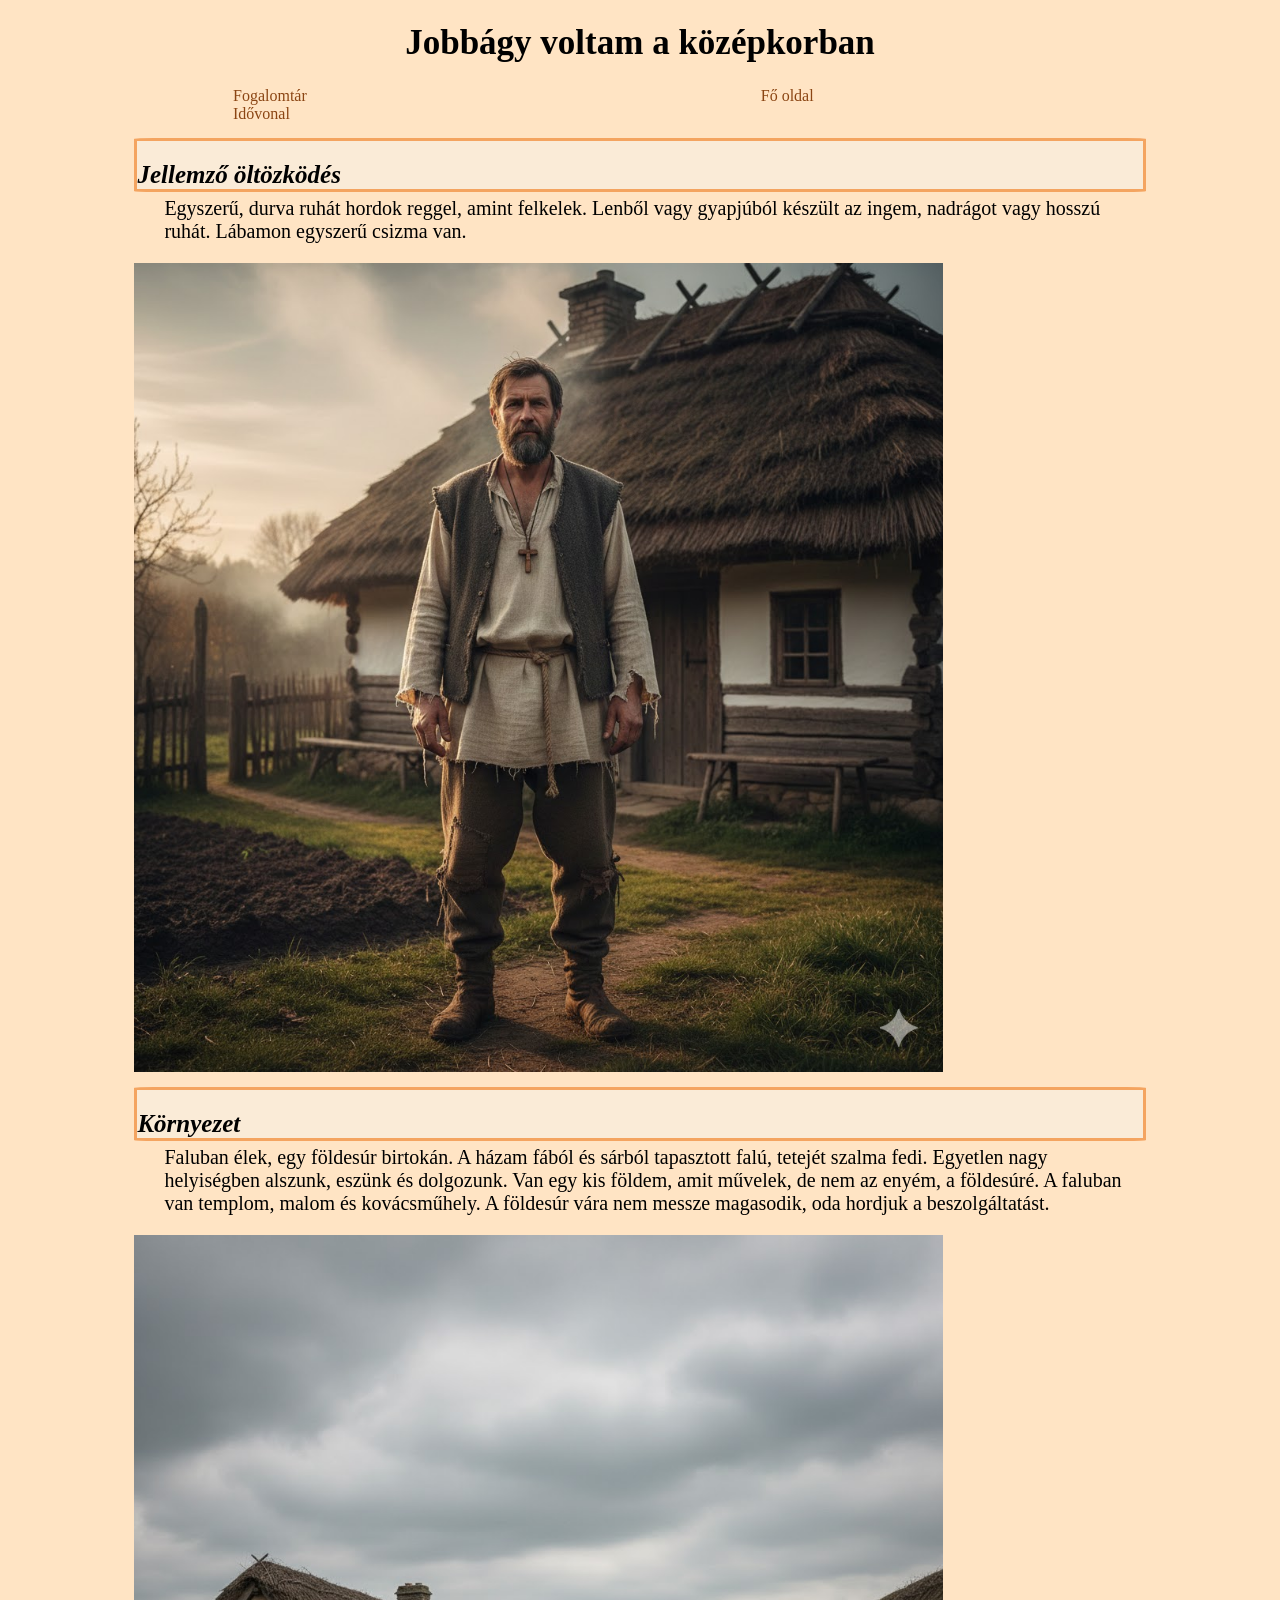
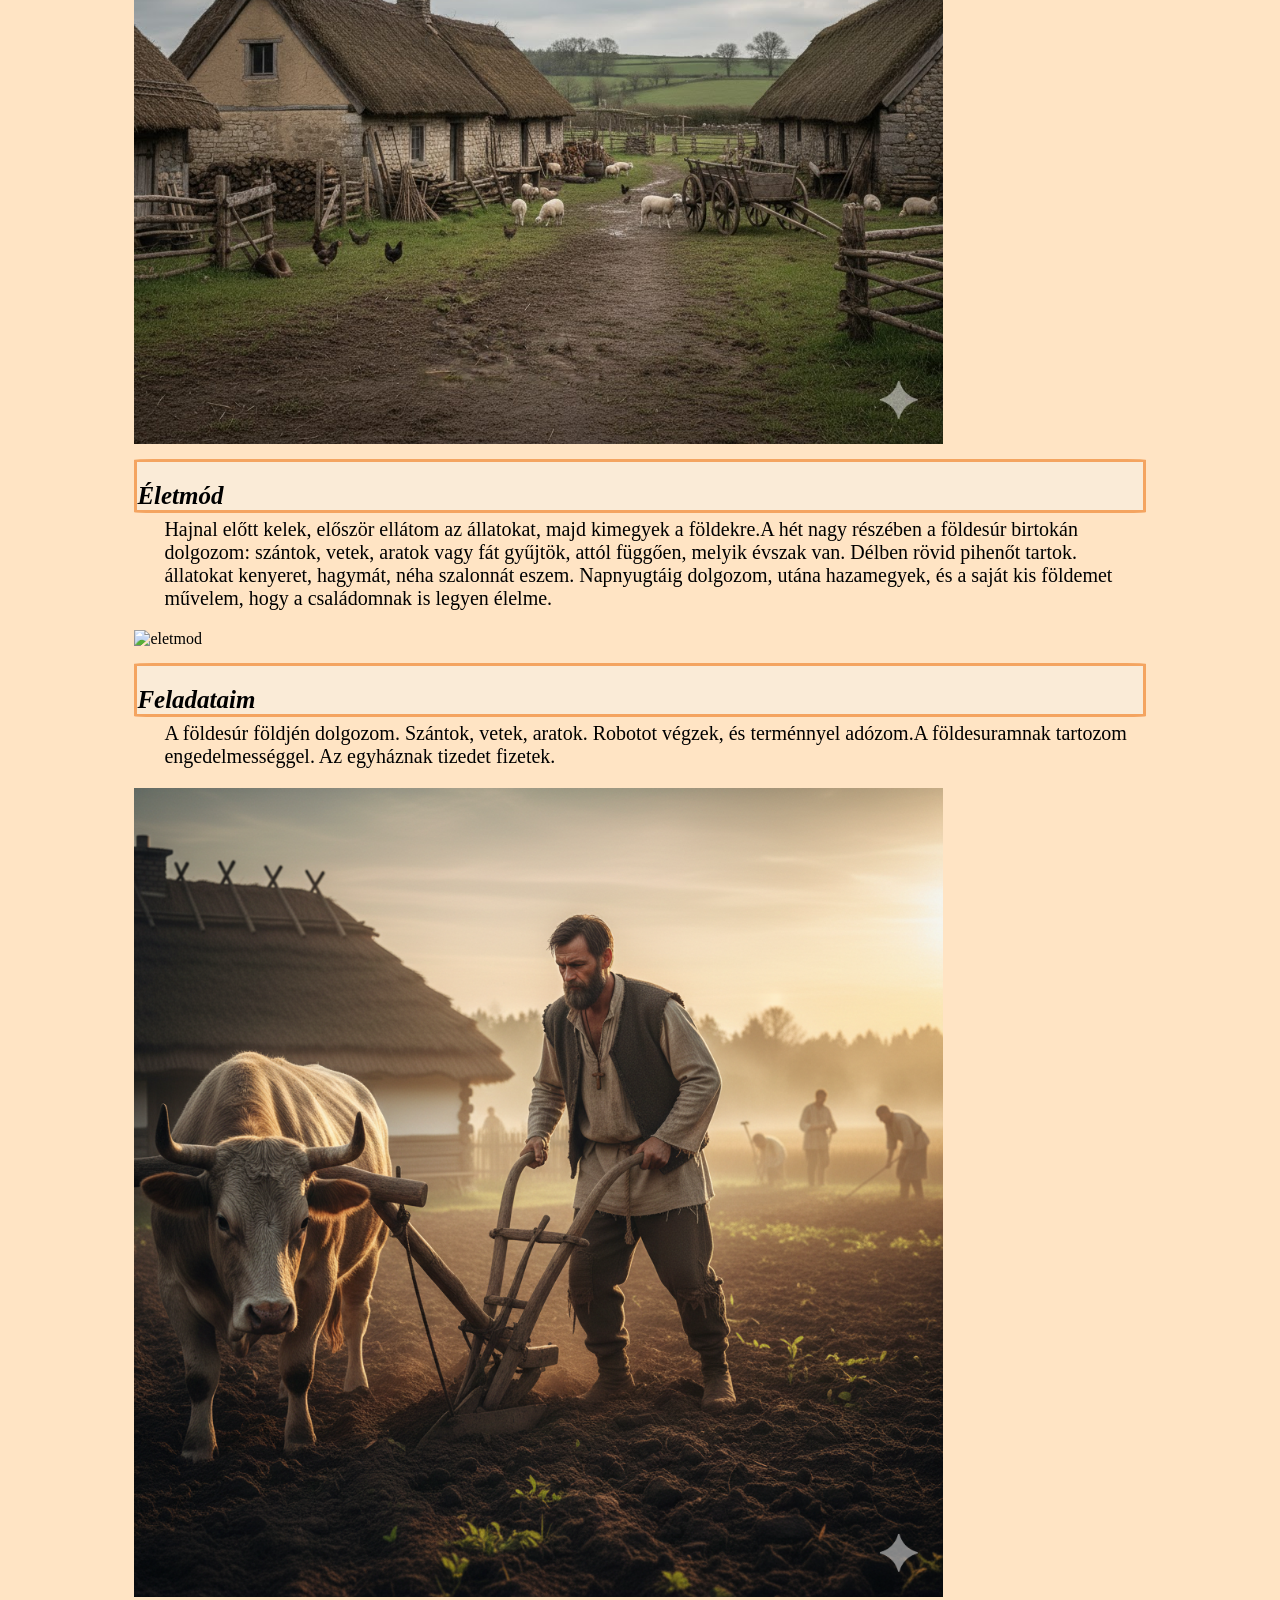
==== index.html @ 373799fc "kepekfele" ====
<!DOCTYPE html>
<html lang="hu">
<head>
    <meta charset="UTF-8">
    <meta name="viewport" content="width=device-width, initial-scale=1.0">
    <title>Pop Milan</title>
    <link rel="stylesheet" href="formazas.css">
    <link rel="stylesheet" href="menu.css">
</head>
<body>
    <header>
    <h1>Jobbágy voltam a középkorban</h1>
    </header>
    <nav>
        <a href="fogalomtar.html">Fogalomtár</a>
        <a href="index.html">Fő oldal</a>
        <a href="idovonal.html">Idővonal</a>

    </nav>
    <article>
        <div id="ruhazat">
            <h2>Jellemző öltözködés</h2>
            <p>Egyszerű, durva ruhát hordok reggel, amint felkelek. Lenből vagy gyapjúból készült az ingem, nadrágot vagy hosszú ruhát. Lábamon egyszerű csizma van.</p>
            <img src="kepek/ruha.jpg" alt="ruhazat">
        </div>
        <div id="kornyzet">
            <h2>Környezet</h2>
            <p>Faluban élek, egy földesúr birtokán. A házam fából és sárból tapasztott falú, tetejét szalma fedi. Egyetlen nagy helyiségben alszunk, eszünk és dolgozunk. Van egy kis földem, amit művelek, de nem az enyém, a földesúré. A faluban van templom, malom és kovácsműhely. A földesúr vára nem messze magasodik, oda hordjuk a beszolgáltatást.</p>
            <img src="kepek/kornyzet.jpg" alt="kornyzet">
        </div>
        <div>
        <h2>Életmód</h2>
        <p>Hajnal előtt kelek, először ellátom az állatokat, majd kimegyek a földekre.A hét nagy részében a földesúr birtokán dolgozom: szántok, vetek, aratok vagy fát gyűjtök, attól függően, melyik évszak van. Délben rövid pihenőt tartok. állatokat kenyeret, hagymát, néha szalonnát eszem. Napnyugtáig dolgozom, utána hazamegyek, és a saját kis földemet művelem, hogy a családomnak is legyen élelme.</p>
        <img src="kepek/" alt="eletmod">
        </div>
        <h2>Feladataim</h2>
        <p>A földesúr földjén dolgozom. Szántok, vetek, aratok. Robotot végzek, és terménnyel adózom.A földesuramnak tartozom engedelmességgel. Az egyháznak tizedet fizetek.</p>
        <img src="kepek/munka.png" alt="Feladataim">

    </article>

</body>
</html>
---- formazas.css ----
*{box-sizing: border-box;}
body{
    background-color: bisque;
    
}
h2{background-color: antiquewhite;
padding: 20px 25px 0px 0px;
font-style: italic;
font-size: 25px;
border: 3px solid sandybrown;
border-radius: 2%;
margin-top:15px;
margin-bottom: 5px;}
p{
    font-family: Palatino;
    margin-left:30px;
    font-size: 20px;
    margin-top: 0px;
}
h1{
    text-align: center;
    font-size: 35px;
}
a{
    margin:225px;
    color:saddlebrown;
    text-decoration: none;
}
a:hover{
    color: gold;
}
article{
    max-width: 80%;
    margin: auto
}
.fogalomtar{
    border-left: 5px solid sandybrown;
}
img{
    max-width: 80%;
    display:grid
}
@media screen and (max-width: 600px) {

    img {
        width: 100%;
        grid-template-columns: 1fr;
    }

}
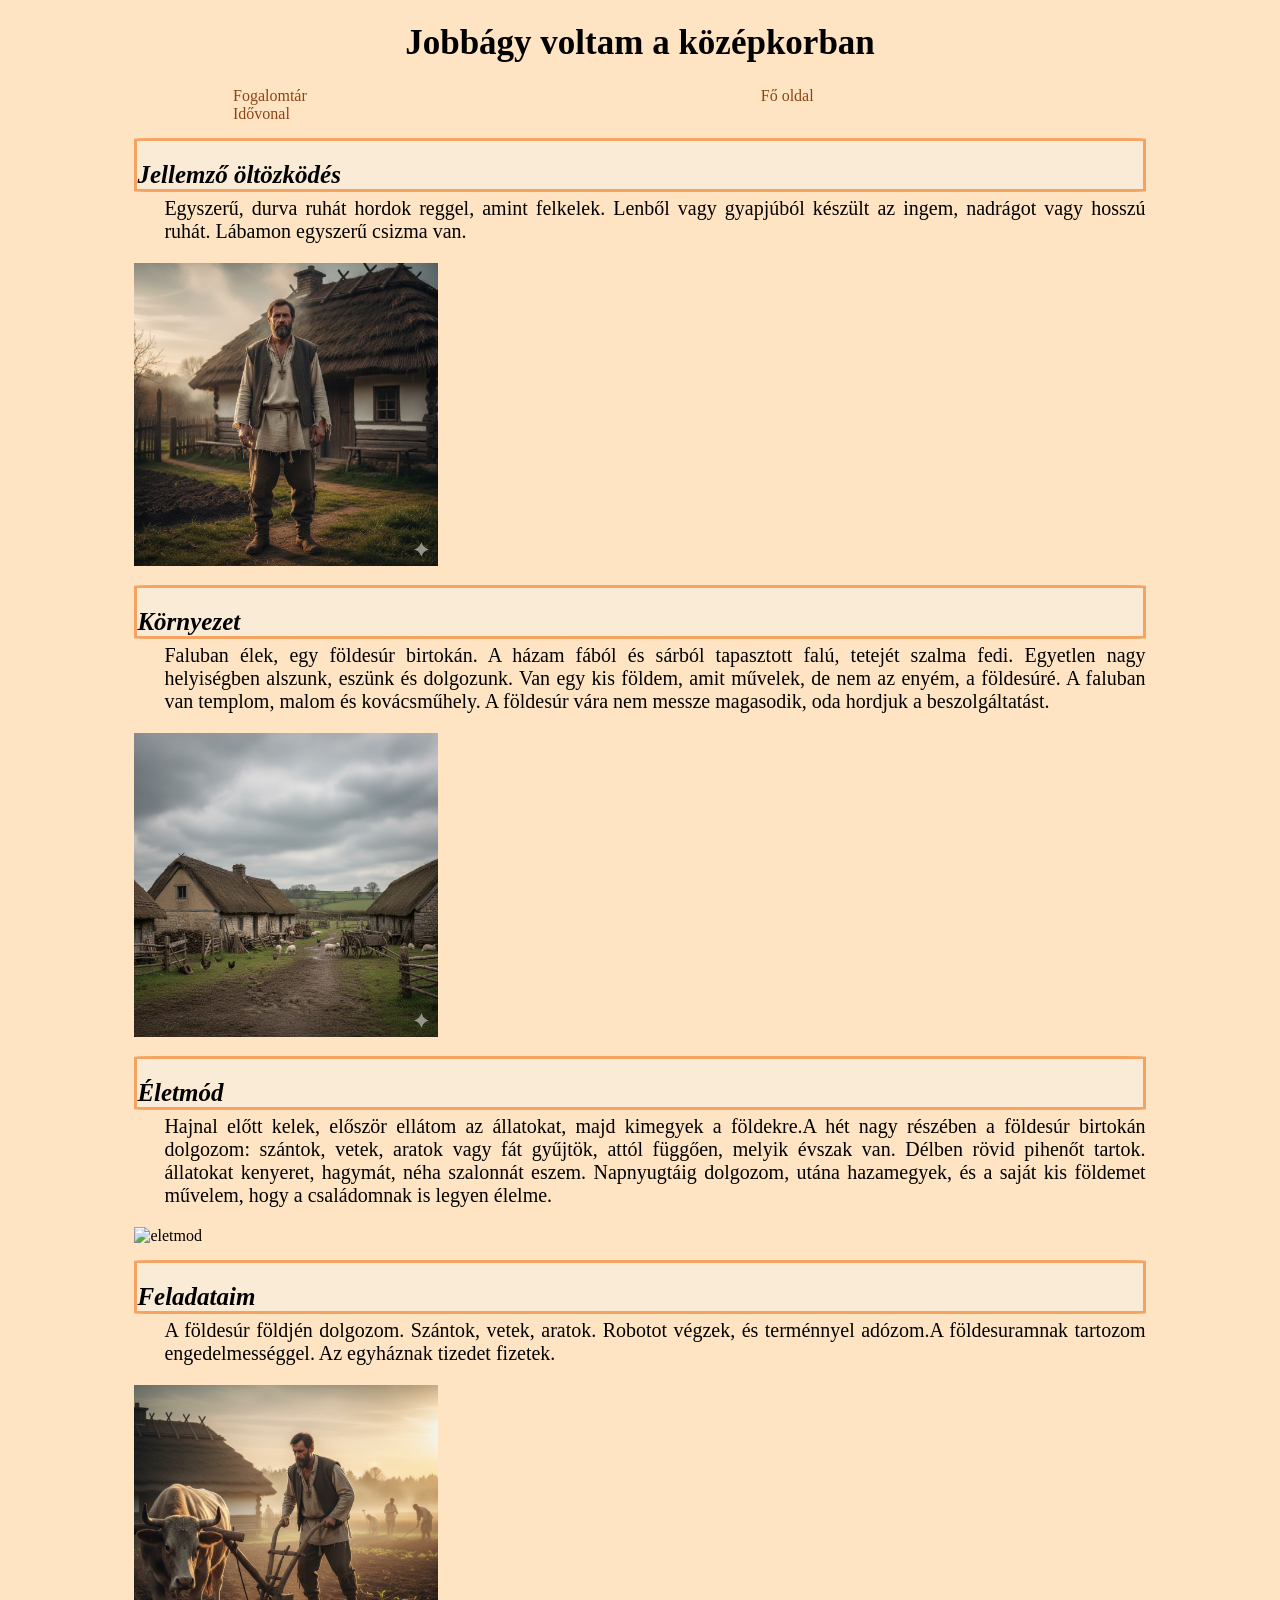
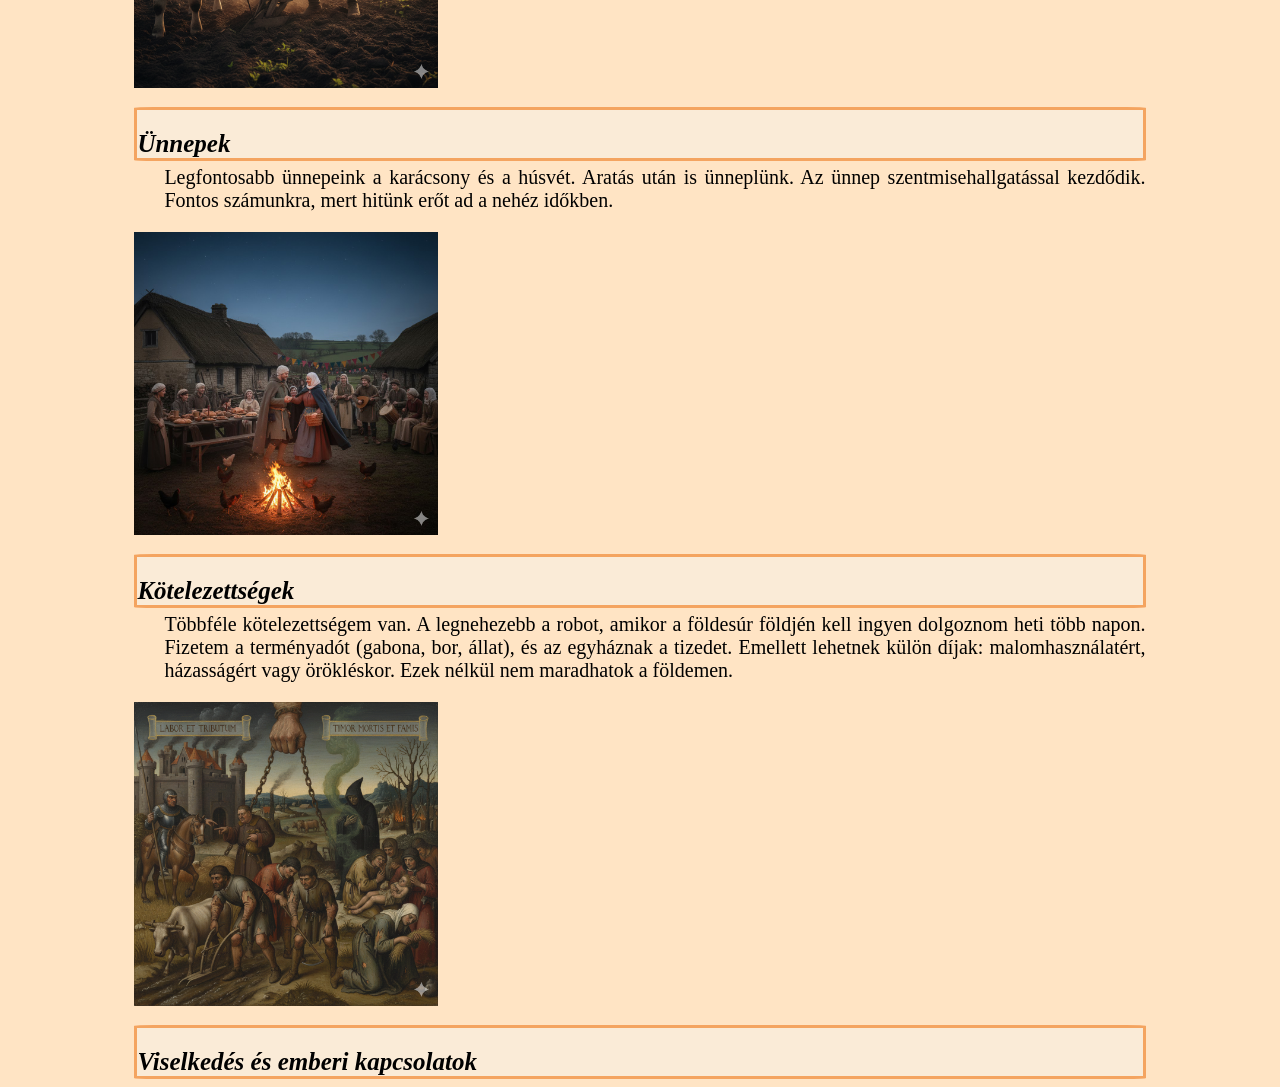
==== commit bdcd288c: "classok" ====
--- a/index.html
+++ b/index.html
@@ -36,7 +36,21 @@
         <h2>Feladataim</h2>
         <p>A földesúr földjén dolgozom. Szántok, vetek, aratok. Robotot végzek, és terménnyel adózom.A földesuramnak tartozom engedelmességgel. Az egyháznak tizedet fizetek.</p>
         <img src="kepek/munka.png" alt="Feladataim">
-
+            <h2>Ünnepek</h2>
+            <div class="unnepek">
+            <p>Legfontosabb ünnepeink a karácsony és a húsvét. Aratás után is ünneplünk. Az ünnep szentmisehallgatással kezdődik. Fontos számunkra, mert hitünk erőt ad a nehéz időkben.</p>
+            <img src="kepek/unnepek.jpg" alt="unnepek">
+        </div>
+            <h2>Kötelezettségek</h2>
+            <div class="bekezdesek"></div><p>Többféle kötelezettségem van. A legnehezebb a robot, amikor a földesúr földjén kell ingyen dolgoznom heti több napon.
+    Fizetem a terményadót (gabona, bor, állat), és az egyháznak a tizedet. Emellett lehetnek külön díjak: malomhasználatért, házasságért vagy örökléskor. Ezek nélkül nem maradhatok a földemen.</p>
+            </h2>
+            <img src="kepek/kotelezettsegek es felelmek.png" alt="kotelezettsegek">
+        </div>
+        </div>
+        <div id="viselkedes">
+            <h2>Viselkedés és emberi kapcsolatok</h2>
+        </div>
     </article>
 
 </body>
--- a/formazas.css
+++ b/formazas.css
@@ -16,6 +16,7 @@
     margin-left:30px;
     font-size: 20px;
     margin-top: 0px;
+    text-align: justify;
 }
 h1{
     text-align: center;
@@ -37,8 +38,11 @@
     border-left: 5px solid sandybrown;
 }
 img{
-    max-width: 80%;
-    display:grid
+    max-width: 30%;
+}
+.bekezdesek{
+    display: grid;
+    grid-template-columns: 1fr 1fr;
 }
 @media screen and (max-width: 600px) {
 
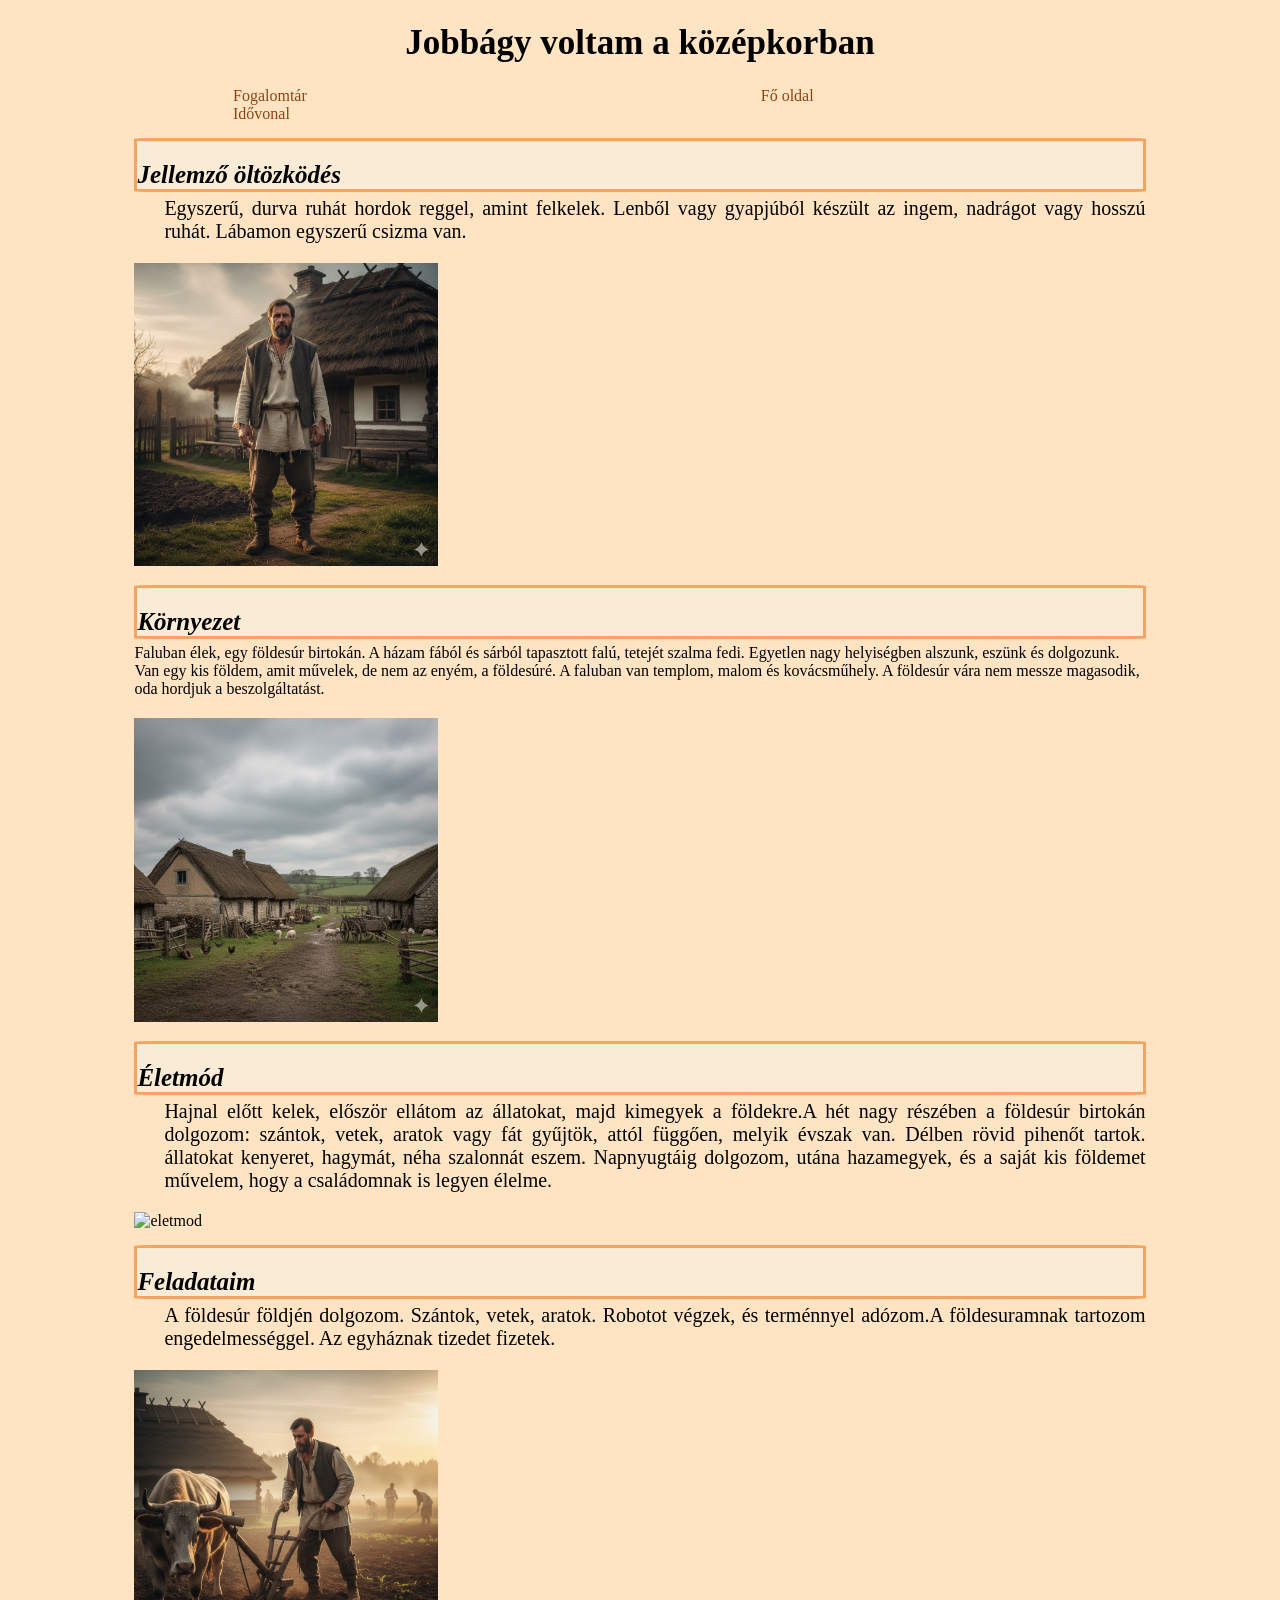
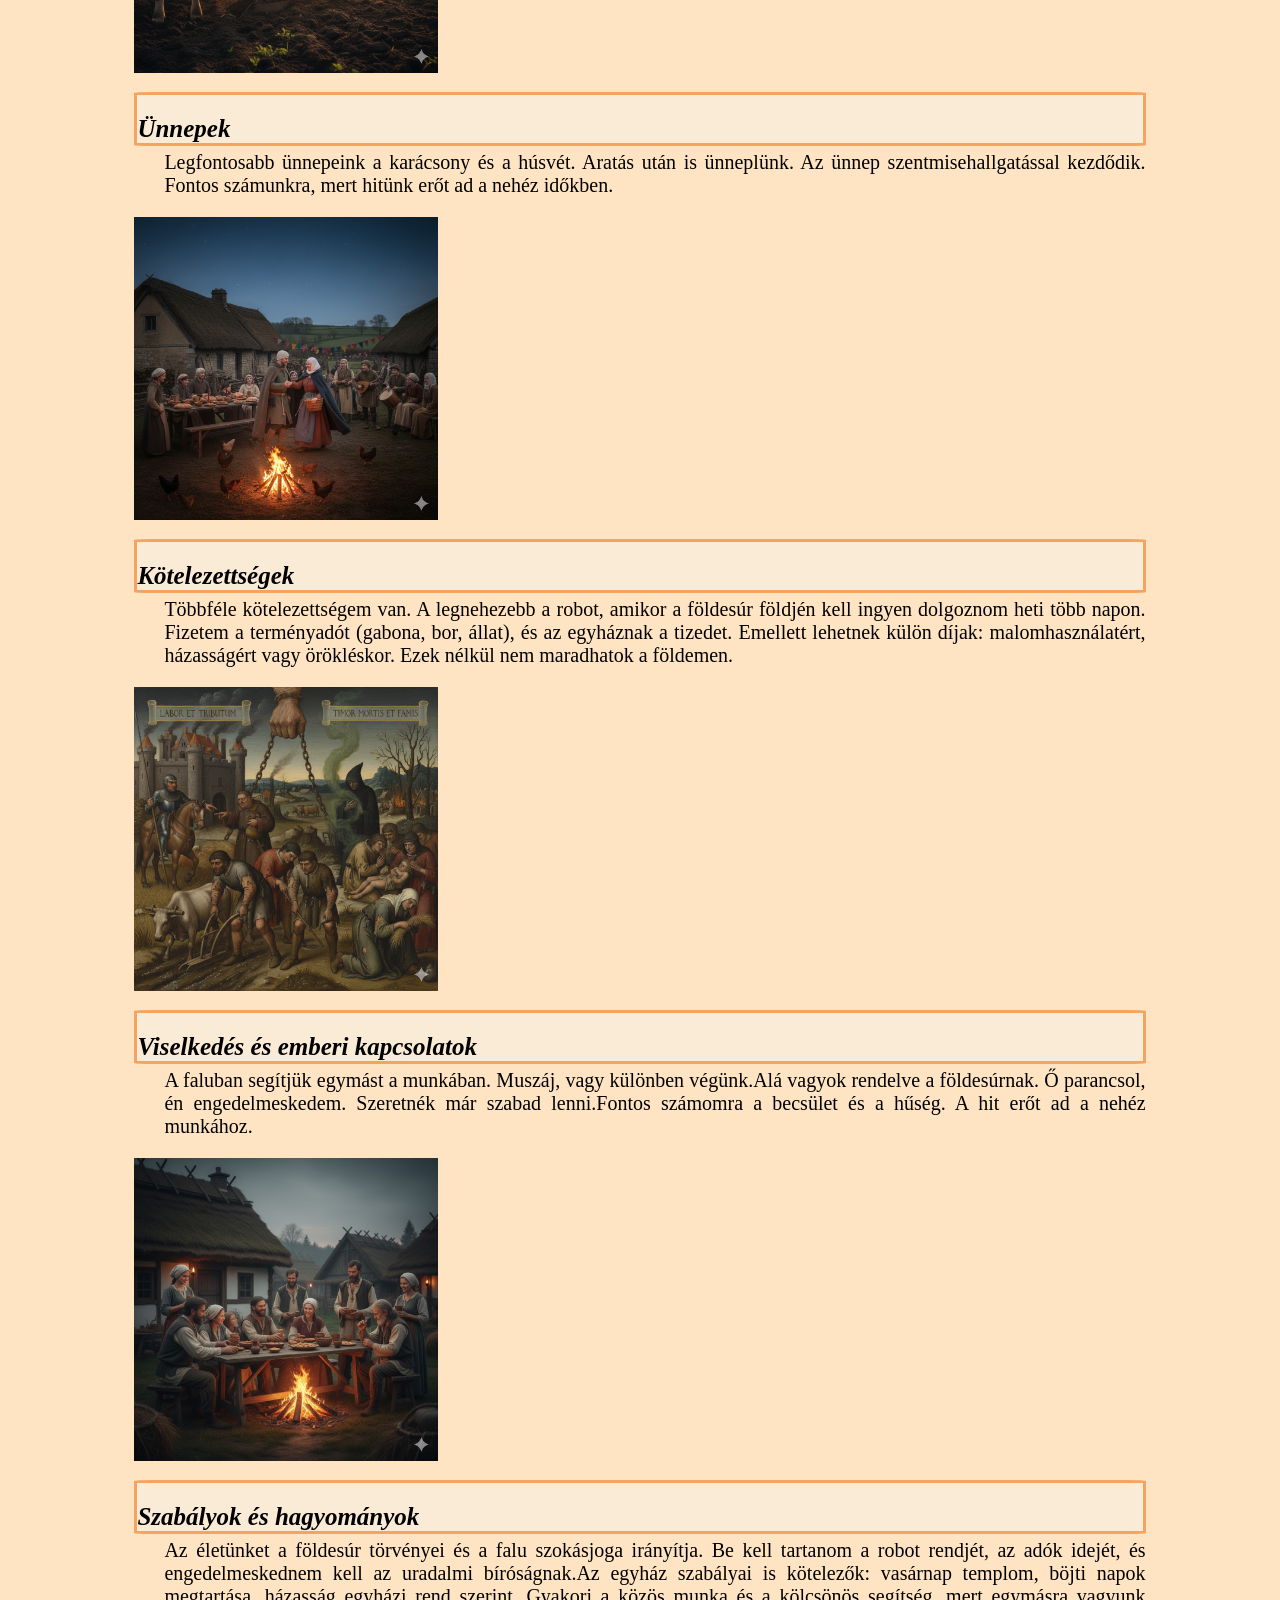
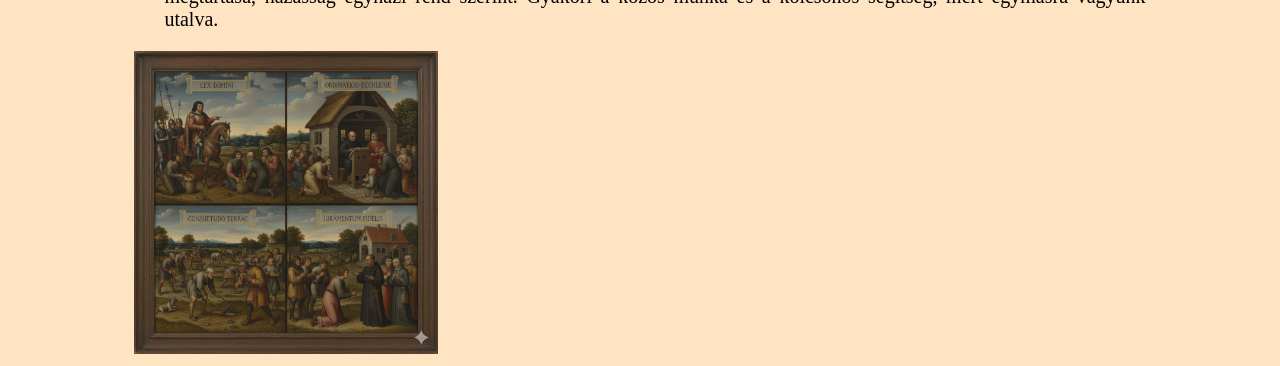
==== commit 78db42c8: "f" ====
--- a/index.html
+++ b/index.html
@@ -15,42 +15,49 @@
         <a href="fogalomtar.html">Fogalomtár</a>
         <a href="index.html">Fő oldal</a>
         <a href="idovonal.html">Idővonal</a>
-
     </nav>
     <article>
-        <div id="ruhazat">
-            <h2>Jellemző öltözködés</h2>
+        <h2>Jellemző öltözködés</h2>
+        <div class="fooldal divjei">
             <p>Egyszerű, durva ruhát hordok reggel, amint felkelek. Lenből vagy gyapjúból készült az ingem, nadrágot vagy hosszú ruhát. Lábamon egyszerű csizma van.</p>
             <img src="kepek/ruha.jpg" alt="ruhazat">
         </div>
-        <div id="kornyzet">
-            <h2>Környezet</h2>
+        <h2>Környezet</h2>
+        <div class=
             <p>Faluban élek, egy földesúr birtokán. A házam fából és sárból tapasztott falú, tetejét szalma fedi. Egyetlen nagy helyiségben alszunk, eszünk és dolgozunk. Van egy kis földem, amit művelek, de nem az enyém, a földesúré. A faluban van templom, malom és kovácsműhely. A földesúr vára nem messze magasodik, oda hordjuk a beszolgáltatást.</p>
             <img src="kepek/kornyzet.jpg" alt="kornyzet">
         </div>
+        <h2>Életmód</h2>
         <div>
-        <h2>Életmód</h2>
         <p>Hajnal előtt kelek, először ellátom az állatokat, majd kimegyek a földekre.A hét nagy részében a földesúr birtokán dolgozom: szántok, vetek, aratok vagy fát gyűjtök, attól függően, melyik évszak van. Délben rövid pihenőt tartok. állatokat kenyeret, hagymát, néha szalonnát eszem. Napnyugtáig dolgozom, utána hazamegyek, és a saját kis földemet művelem, hogy a családomnak is legyen élelme.</p>
         <img src="kepek/" alt="eletmod">
         </div>
         <h2>Feladataim</h2>
-        <p>A földesúr földjén dolgozom. Szántok, vetek, aratok. Robotot végzek, és terménnyel adózom.A földesuramnak tartozom engedelmességgel. Az egyháznak tizedet fizetek.</p>
-        <img src="kepek/munka.png" alt="Feladataim">
-            <h2>Ünnepek</h2>
-            <div class="unnepek">
+        <div>
+            <p>A földesúr földjén dolgozom. Szántok, vetek, aratok. Robotot végzek, és terménnyel adózom.A földesuramnak tartozom engedelmességgel. Az egyháznak tizedet fizetek.</p>
+            <img src="kepek/munka.png" alt="Feladataim">
+        </div>
+        <h2>Ünnepek</h2>
+        <div>
             <p>Legfontosabb ünnepeink a karácsony és a húsvét. Aratás után is ünneplünk. Az ünnep szentmisehallgatással kezdődik. Fontos számunkra, mert hitünk erőt ad a nehéz időkben.</p>
             <img src="kepek/unnepek.jpg" alt="unnepek">
         </div>
-            <h2>Kötelezettségek</h2>
-            <div class="bekezdesek"></div><p>Többféle kötelezettségem van. A legnehezebb a robot, amikor a földesúr földjén kell ingyen dolgoznom heti több napon.
-    Fizetem a terményadót (gabona, bor, állat), és az egyháznak a tizedet. Emellett lehetnek külön díjak: malomhasználatért, házasságért vagy örökléskor. Ezek nélkül nem maradhatok a földemen.</p>
-            </h2>
-            <img src="kepek/kotelezettsegek es felelmek.png" alt="kotelezettsegek">
+        <h2>Kötelezettségek</h2>
+            <div>
+                <p>Többféle kötelezettségem van. A legnehezebb a robot, amikor a földesúr földjén kell ingyen dolgoznom heti több napon.
+                Fizetem a terményadót (gabona, bor, állat), és az egyháznak a tizedet. Emellett lehetnek külön díjak: malomhasználatért, házasságért vagy örökléskor. Ezek nélkül nem maradhatok a földemen.</p>
+                <img src="kepek/kotelezettsegek es felelmek.png" alt="kotelezettsegek">
         </div>
+            <h2>Viselkedés és emberi kapcsolatok</h2>
+        <div>
+            <p>A faluban segítjük egymást a munkában. Muszáj, vagy különben végünk.Alá vagyok rendelve a földesúrnak. Ő parancsol, én engedelmeskedem. Szeretnék már szabad lenni.Fontos számomra a becsület és a hűség. A hit erőt ad a nehéz munkához.</p>
+            <img src="kepek/egymas.jpg" alt="Viselkedés">
         </div>
-        <div id="viselkedes">
-            <h2>Viselkedés és emberi kapcsolatok</h2>
+        <h2>Szabályok és hagyományok</h2>
+        <div>
+            <p>Az életünket a földesúr törvényei és a falu szokásjoga irányítja. Be kell tartanom a robot rendjét, az adók idejét, és engedelmeskednem kell az uradalmi bíróságnak.Az egyház szabályai is kötelezők: vasárnap templom, böjti napok megtartása, házasság egyházi rend szerint. Gyakori a közös munka és a kölcsönös segítség, mert egymásra vagyunk utalva.</p>
         </div>
+        <img src="kepek/szabalyok es hagyomanyok.png" alt="">
     </article>
 
 </body>
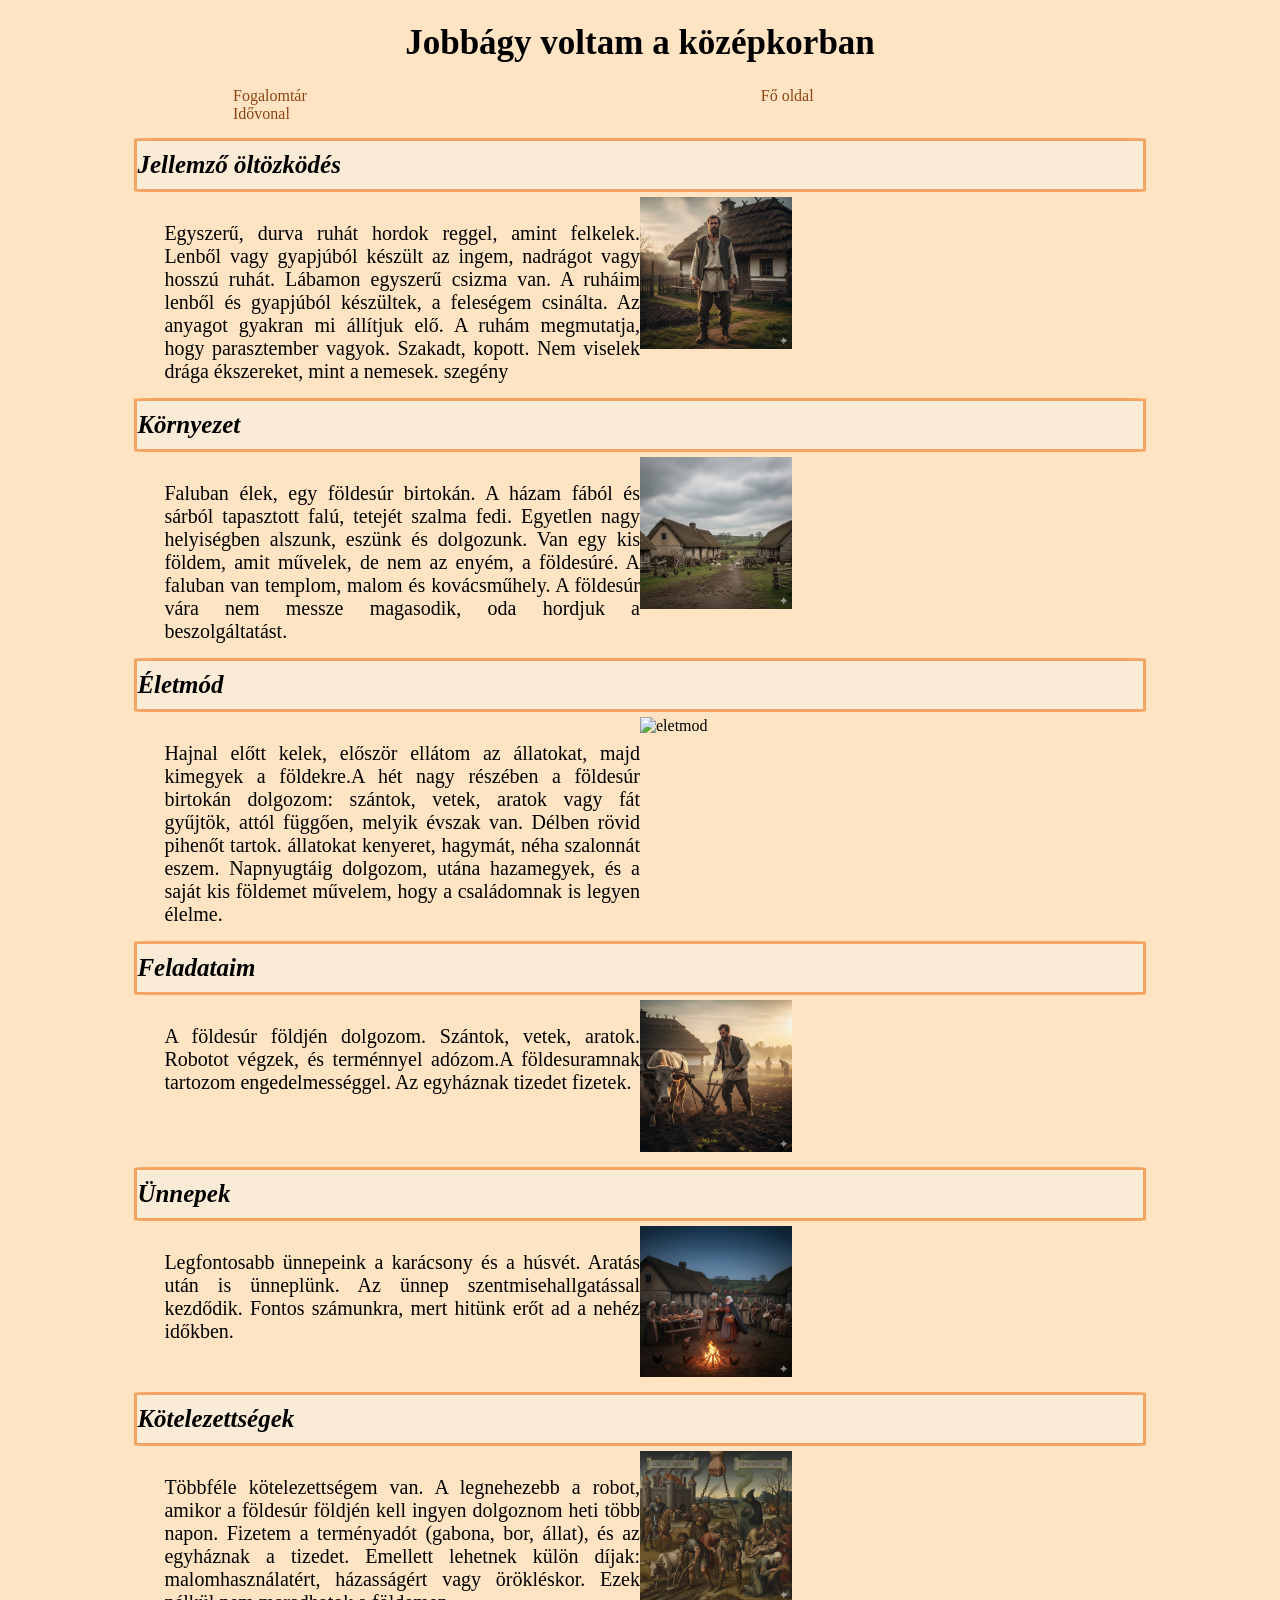
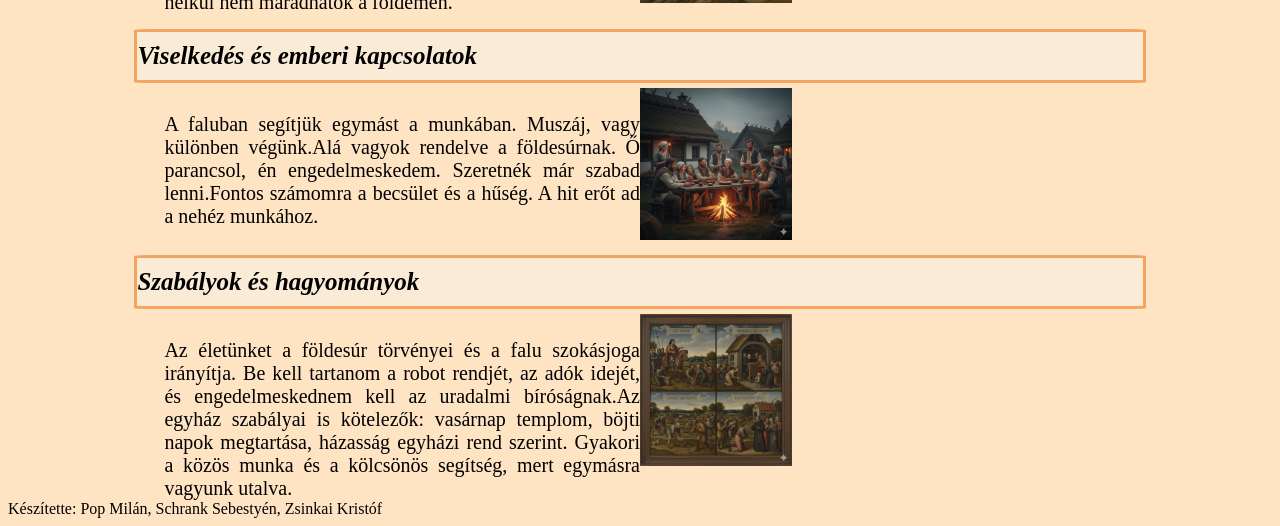
==== commit de470e3f: "fooldalkesz" ====
--- a/index.html
+++ b/index.html
@@ -18,47 +18,48 @@
     </nav>
     <article>
         <h2>Jellemző öltözködés</h2>
-        <div class="fooldal divjei">
-            <p>Egyszerű, durva ruhát hordok reggel, amint felkelek. Lenből vagy gyapjúból készült az ingem, nadrágot vagy hosszú ruhát. Lábamon egyszerű csizma van.</p>
+        <div class="fooldaldivjei">
+            <p>Egyszerű, durva ruhát hordok reggel, amint felkelek. Lenből vagy gyapjúból készült az ingem, nadrágot vagy hosszú ruhát. Lábamon egyszerű csizma van. A ruháim lenből és gyapjúból készültek, a feleségem csinálta. Az anyagot gyakran mi állítjuk elő. A ruhám megmutatja, hogy  parasztember vagyok. Szakadt, kopott. Nem viselek drága ékszereket, mint a nemesek.
+            szegény</p>
             <img src="kepek/ruha.jpg" alt="ruhazat">
         </div>
         <h2>Környezet</h2>
-        <div class=
+        <div class="fooldaldivjei">
             <p>Faluban élek, egy földesúr birtokán. A házam fából és sárból tapasztott falú, tetejét szalma fedi. Egyetlen nagy helyiségben alszunk, eszünk és dolgozunk. Van egy kis földem, amit művelek, de nem az enyém, a földesúré. A faluban van templom, malom és kovácsműhely. A földesúr vára nem messze magasodik, oda hordjuk a beszolgáltatást.</p>
             <img src="kepek/kornyzet.jpg" alt="kornyzet">
         </div>
         <h2>Életmód</h2>
-        <div>
+        <div class="fooldaldivjei">
         <p>Hajnal előtt kelek, először ellátom az állatokat, majd kimegyek a földekre.A hét nagy részében a földesúr birtokán dolgozom: szántok, vetek, aratok vagy fát gyűjtök, attól függően, melyik évszak van. Délben rövid pihenőt tartok. állatokat kenyeret, hagymát, néha szalonnát eszem. Napnyugtáig dolgozom, utána hazamegyek, és a saját kis földemet művelem, hogy a családomnak is legyen élelme.</p>
         <img src="kepek/" alt="eletmod">
         </div>
         <h2>Feladataim</h2>
-        <div>
+        <div class="fooldaldivjei">
             <p>A földesúr földjén dolgozom. Szántok, vetek, aratok. Robotot végzek, és terménnyel adózom.A földesuramnak tartozom engedelmességgel. Az egyháznak tizedet fizetek.</p>
             <img src="kepek/munka.png" alt="Feladataim">
         </div>
         <h2>Ünnepek</h2>
-        <div>
+        <div class="fooldaldivjei">
             <p>Legfontosabb ünnepeink a karácsony és a húsvét. Aratás után is ünneplünk. Az ünnep szentmisehallgatással kezdődik. Fontos számunkra, mert hitünk erőt ad a nehéz időkben.</p>
             <img src="kepek/unnepek.jpg" alt="unnepek">
         </div>
         <h2>Kötelezettségek</h2>
-            <div>
-                <p>Többféle kötelezettségem van. A legnehezebb a robot, amikor a földesúr földjén kell ingyen dolgoznom heti több napon.
+        <div class="fooldaldivjei">
+            <p>Többféle kötelezettségem van. A legnehezebb a robot, amikor a földesúr földjén kell ingyen dolgoznom heti több napon.
                 Fizetem a terményadót (gabona, bor, állat), és az egyháznak a tizedet. Emellett lehetnek külön díjak: malomhasználatért, házasságért vagy örökléskor. Ezek nélkül nem maradhatok a földemen.</p>
-                <img src="kepek/kotelezettsegek es felelmek.png" alt="kotelezettsegek">
+            <img src="kepek/kotelezettsegek es felelmek.png" alt="kotelezettsegek">
         </div>
             <h2>Viselkedés és emberi kapcsolatok</h2>
-        <div>
+        <div class="fooldaldivjei">
             <p>A faluban segítjük egymást a munkában. Muszáj, vagy különben végünk.Alá vagyok rendelve a földesúrnak. Ő parancsol, én engedelmeskedem. Szeretnék már szabad lenni.Fontos számomra a becsület és a hűség. A hit erőt ad a nehéz munkához.</p>
             <img src="kepek/egymas.jpg" alt="Viselkedés">
         </div>
         <h2>Szabályok és hagyományok</h2>
-        <div>
+        <div class="fooldaldivjei">
             <p>Az életünket a földesúr törvényei és a falu szokásjoga irányítja. Be kell tartanom a robot rendjét, az adók idejét, és engedelmeskednem kell az uradalmi bíróságnak.Az egyház szabályai is kötelezők: vasárnap templom, böjti napok megtartása, házasság egyházi rend szerint. Gyakori a közös munka és a kölcsönös segítség, mert egymásra vagyunk utalva.</p>
+            <img src="kepek/szabalyok es hagyomanyok.png" alt="">
         </div>
-        <img src="kepek/szabalyok es hagyomanyok.png" alt="">
     </article>
-
+    <footer>Készítette: Pop Milán, Schrank Sebestyén, Zsinkai Kristóf</footer>
 </body>
 </html>
--- a/formazas.css
+++ b/formazas.css
@@ -1,54 +1,65 @@
-*{box-sizing: border-box;}
-body{
-    background-color: bisque;
-    
+* {
+  box-sizing: border-box;
 }
-h2{background-color: antiquewhite;
-padding: 20px 25px 0px 0px;
-font-style: italic;
-font-size: 25px;
-border: 3px solid sandybrown;
-border-radius: 2%;
-margin-top:15px;
-margin-bottom: 5px;}
-p{
-    font-family: Palatino;
-    margin-left:30px;
-    font-size: 20px;
-    margin-top: 0px;
-    text-align: justify;
+body {
+  background-color: bisque;
 }
-h1{
-    text-align: center;
-    font-size: 35px;
+h2 {
+  background-color: antiquewhite;
+  padding: 10px 0px 10px 0px;
+  font-style: italic;
+  font-size: 25px;
+  border: 3px solid sandybrown;
+  border-radius: 2%;
+  margin-top: 15px;
+  margin-bottom: 5px;
+  max-height: 55px;
 }
-a{
-    margin:225px;
-    color:saddlebrown;
-    text-decoration: none;
+p {
+  font-family: Palatino;
+  margin-left: 30px;
+  font-size: 20px;
+  margin-top: 25px;
+  margin-bottom: 0px;
+  text-align: justify;
 }
-a:hover{
-    color: gold;
+h1 {
+  text-align: center;
+  font-size: 35px;
 }
-article{
-    max-width: 80%;
-    margin: auto
+a {
+  margin: 225px;
+  color: saddlebrown;
+  text-decoration: none;
 }
-.fogalomtar{
-    border-left: 5px solid sandybrown;
+a:hover {
+  color: gold;
 }
-img{
-    max-width: 30%;
+article {
+  max-width: 80%;
+  margin: auto;
 }
-.bekezdesek{
-    display: grid;
+.fogalomtar {
+  border-right: 5px solid sandybrown;
+  display: grid;
+  grid-template-columns: 1fr 1fr;
+  grid-template-rows: repeat(8, 1fr);
+  text-align: right;
+}
+img {
+  max-width: 30%;
+}
+.bekezdesek {
+  display: grid;
+  grid-template-columns: 1fr 1fr;
+}
+.fooldaldivjei {
+    display:grid;
     grid-template-columns: 1fr 1fr;
 }
 @media screen and (max-width: 600px) {
-
-    img {
-        width: 100%;
-        grid-template-columns: 1fr;
-    }
-
-}+  img {
+    width: 100%;
+    grid-template-columns: 1fr;
+  }
+}
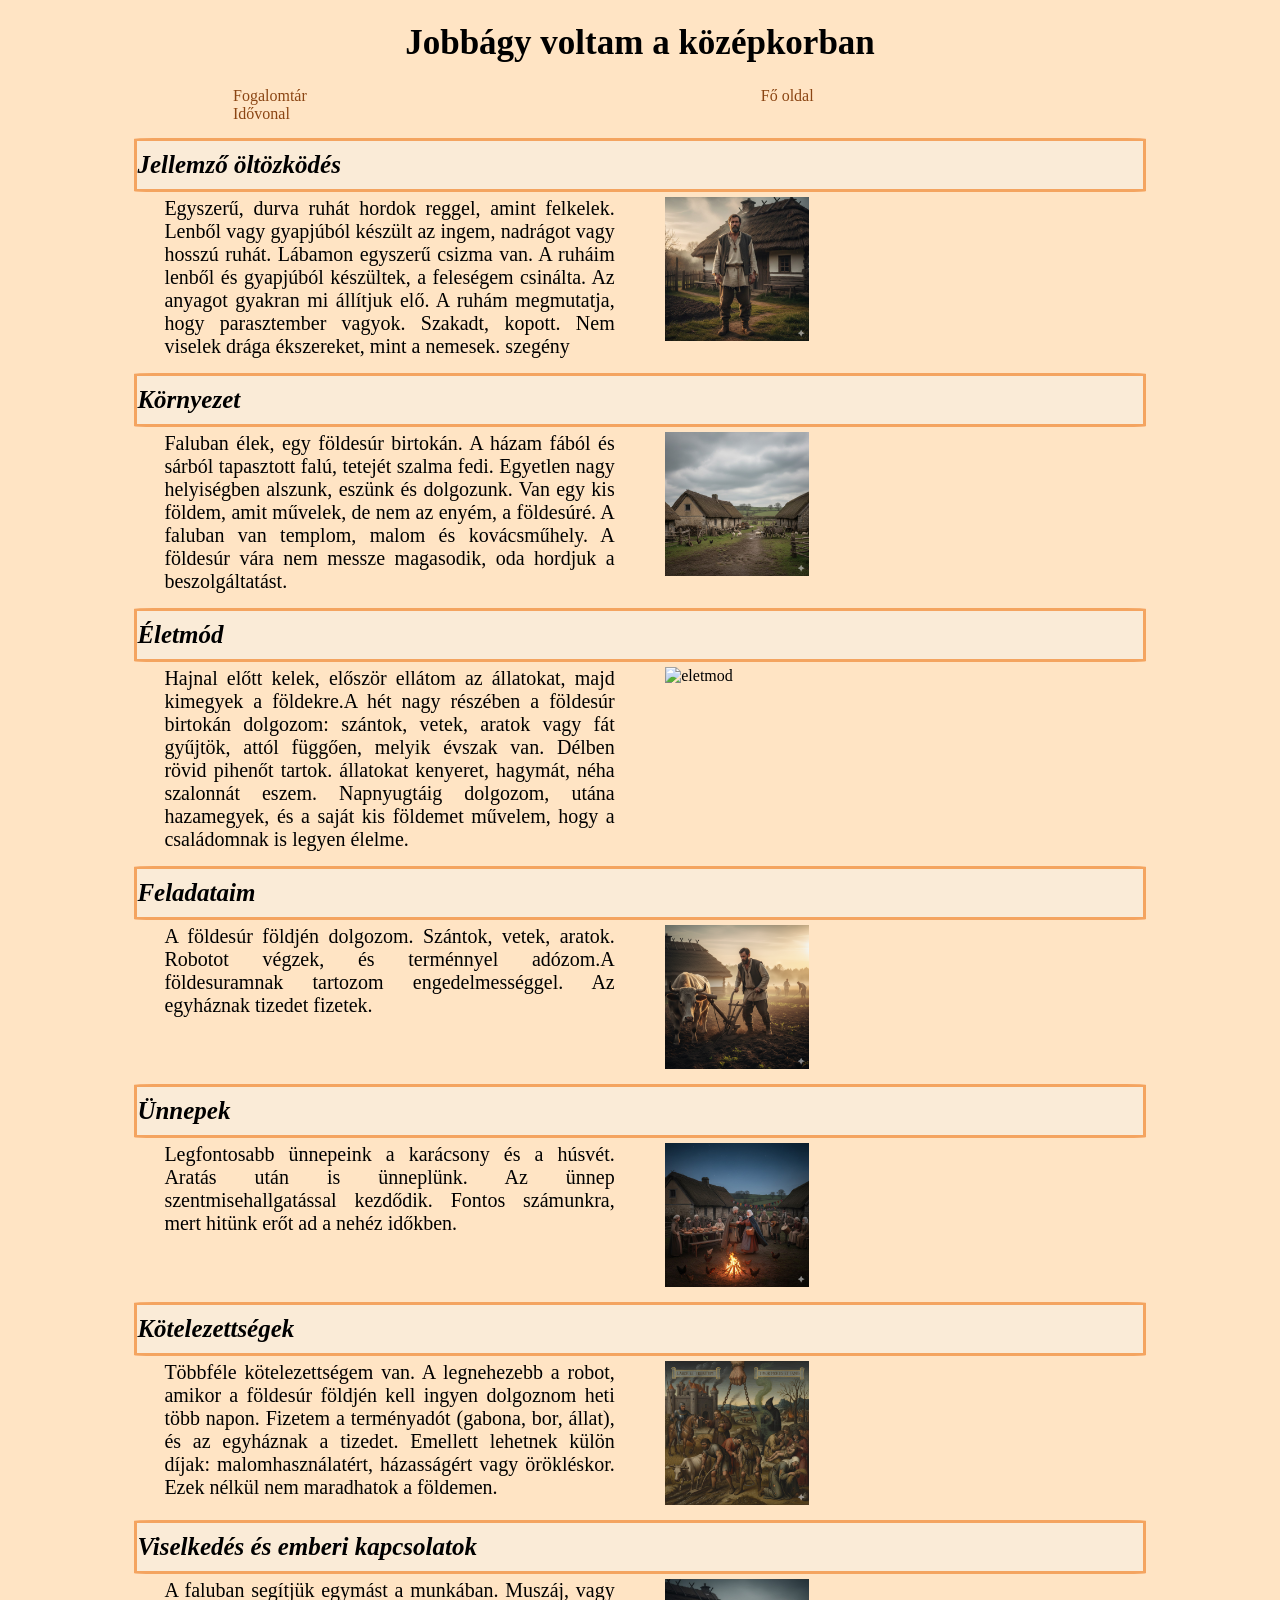
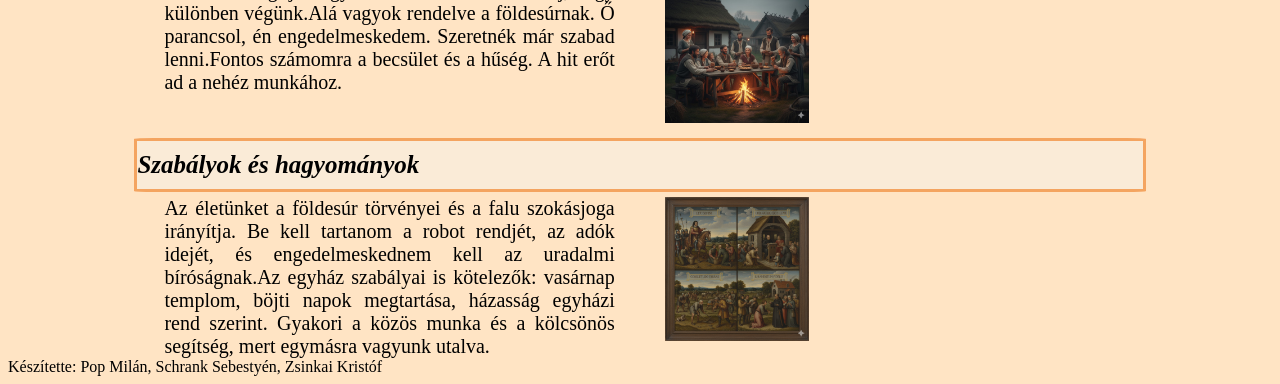
==== commit ee07a04c: "kesz" ====
--- a/index.html
+++ b/index.html
@@ -8,6 +8,7 @@
     <link rel="stylesheet" href="menu.css">
 </head>
 <body>
+    <main>
     <header>
     <h1>Jobbágy voltam a középkorban</h1>
     </header>
@@ -61,5 +62,6 @@
         </div>
     </article>
     <footer>Készítette: Pop Milán, Schrank Sebestyén, Zsinkai Kristóf</footer>
+    </main>
 </body>
 </html>
--- a/formazas.css
+++ b/formazas.css
@@ -19,7 +19,7 @@
   font-family: Palatino;
   margin-left: 30px;
   font-size: 20px;
-  margin-top: 25px;
+  margin-top: 0px;
   margin-bottom: 0px;
   text-align: justify;
 }
@@ -40,11 +40,9 @@
   margin: auto;
 }
 .fogalomtar {
-  border-right: 5px solid sandybrown;
   display: grid;
   grid-template-columns: 1fr 1fr;
-  grid-template-rows: repeat(8, 1fr);
-  text-align: right;
+  column-gap: 5%;
 }
 img {
   max-width: 30%;
@@ -56,6 +54,7 @@
 .fooldaldivjei {
     display:grid;
     grid-template-columns: 1fr 1fr;
+    column-gap: 5%;
 }
 @media screen and (max-width: 600px) {
   img {
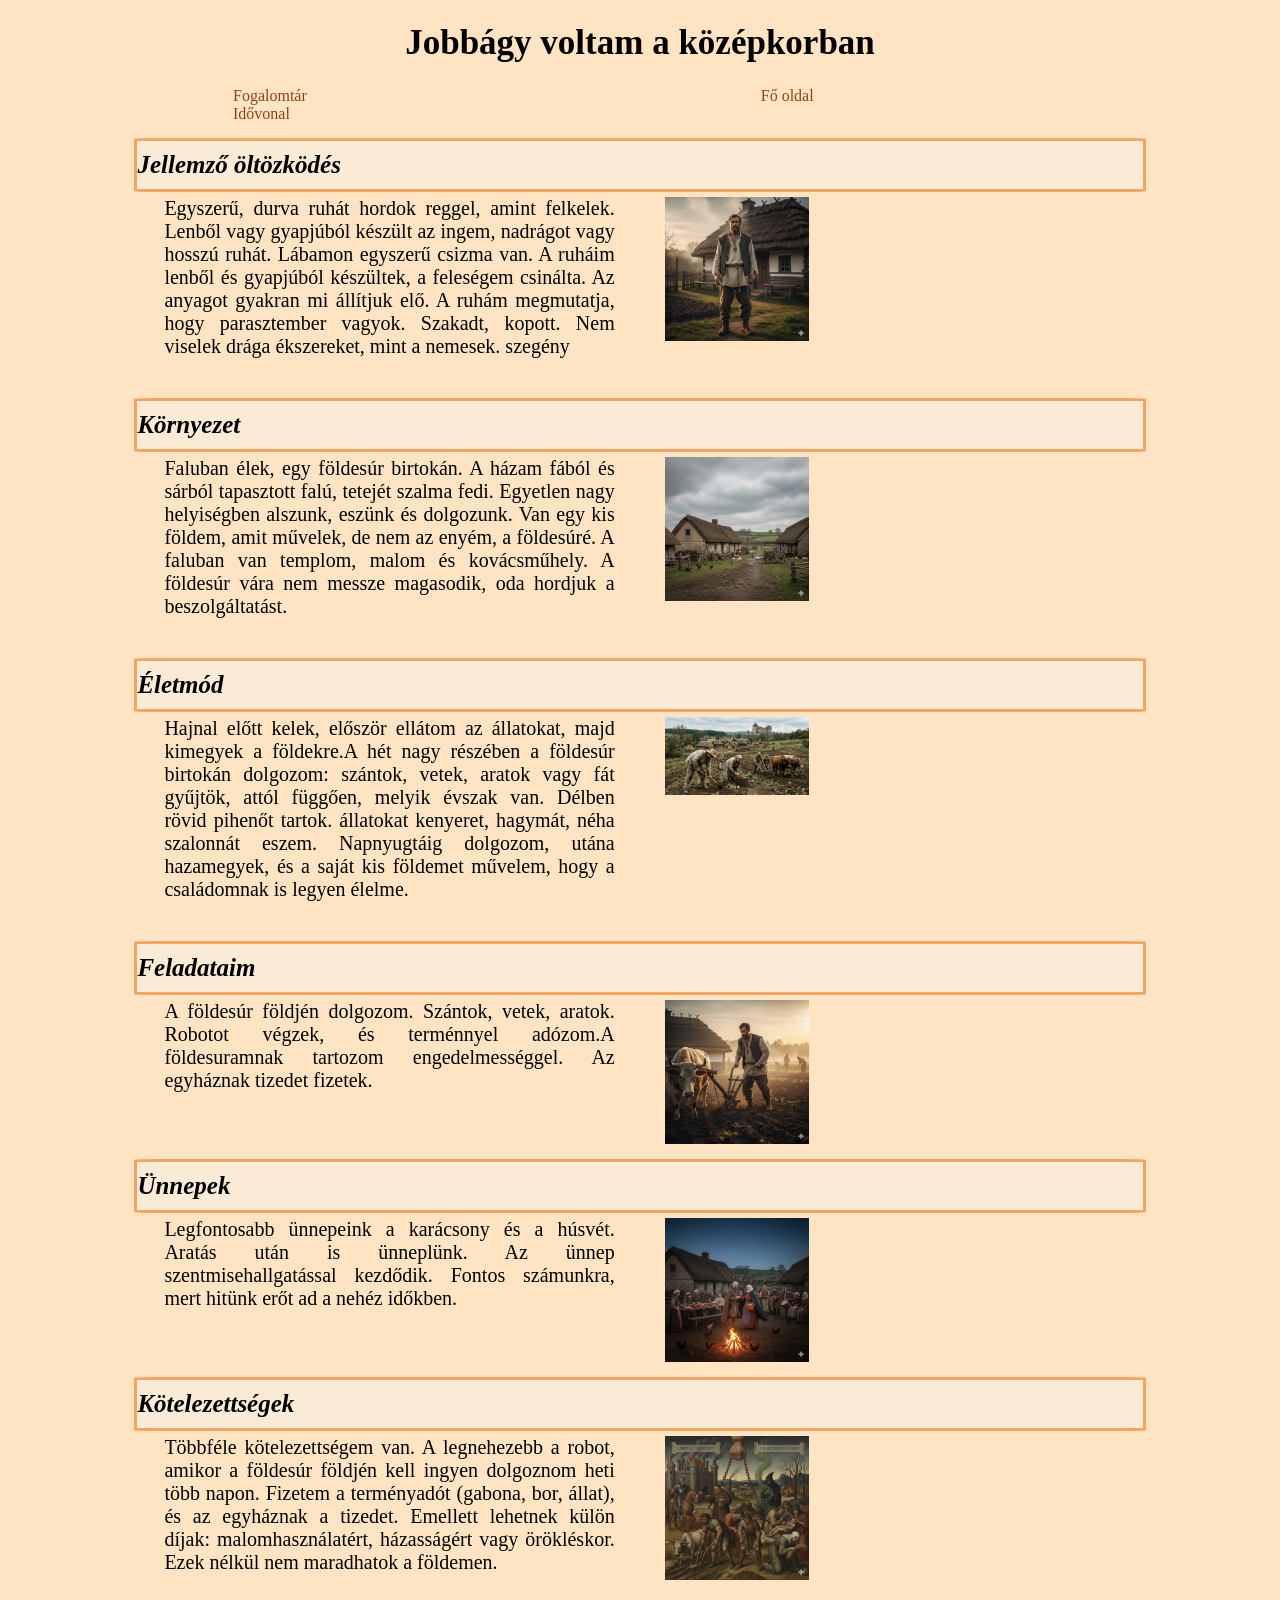
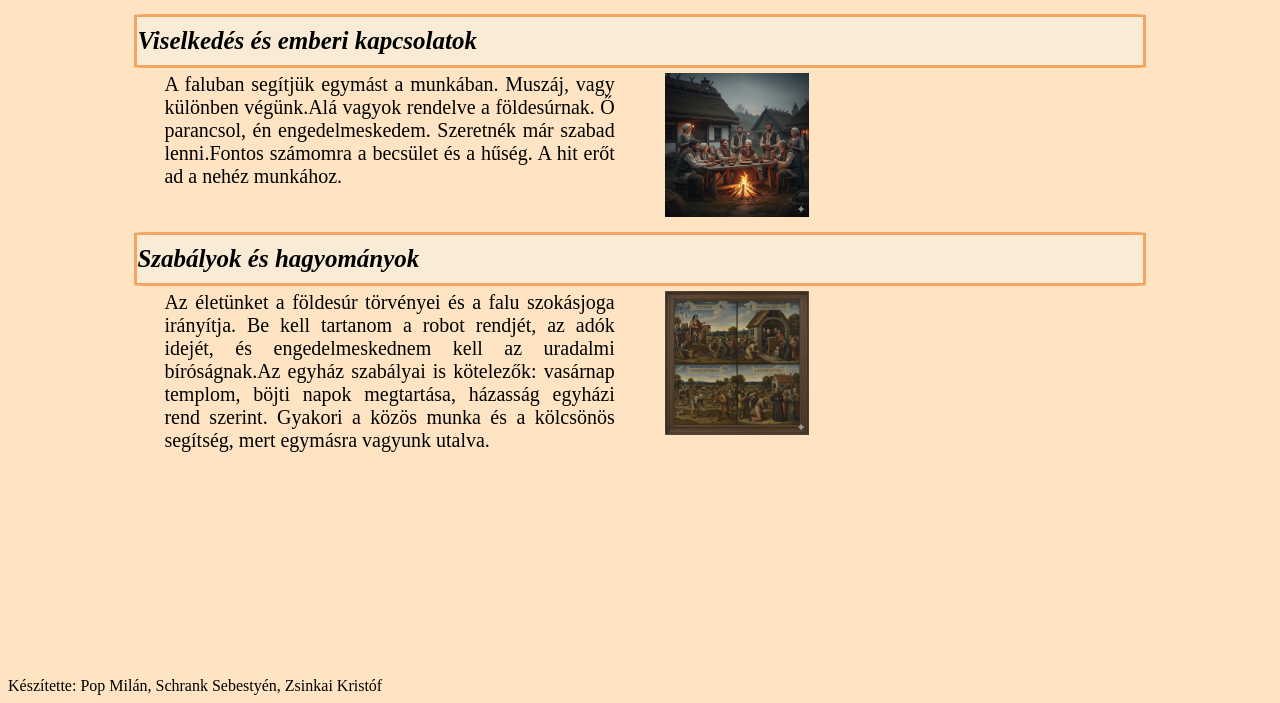
==== commit 3305a9ba: "eletmod" ====
--- a/index.html
+++ b/index.html
@@ -32,7 +32,7 @@
         <h2>Életmód</h2>
         <div class="fooldaldivjei">
         <p>Hajnal előtt kelek, először ellátom az állatokat, majd kimegyek a földekre.A hét nagy részében a földesúr birtokán dolgozom: szántok, vetek, aratok vagy fát gyűjtök, attól függően, melyik évszak van. Délben rövid pihenőt tartok. állatokat kenyeret, hagymát, néha szalonnát eszem. Napnyugtáig dolgozom, utána hazamegyek, és a saját kis földemet művelem, hogy a családomnak is legyen élelme.</p>
-        <img src="kepek/" alt="eletmod">
+        <img src="kepek/eletmod.png" alt="eletmod">
         </div>
         <h2>Feladataim</h2>
         <div class="fooldaldivjei">
--- a/formazas.css
+++ b/formazas.css
@@ -20,7 +20,7 @@
   margin-left: 30px;
   font-size: 20px;
   margin-top: 0px;
-  margin-bottom: 0px;
+  margin-bottom: 25px;
   text-align: justify;
 }
 h1 {
@@ -56,8 +56,11 @@
     grid-template-columns: 1fr 1fr;
     column-gap: 5%;
 }
+footer {
+    margin-top: 200px;
+}
 @media screen and (max-width: 600px) {
-  img {
+   .fogalmotar {
     width: 100%;
     grid-template-columns: 1fr;
   }
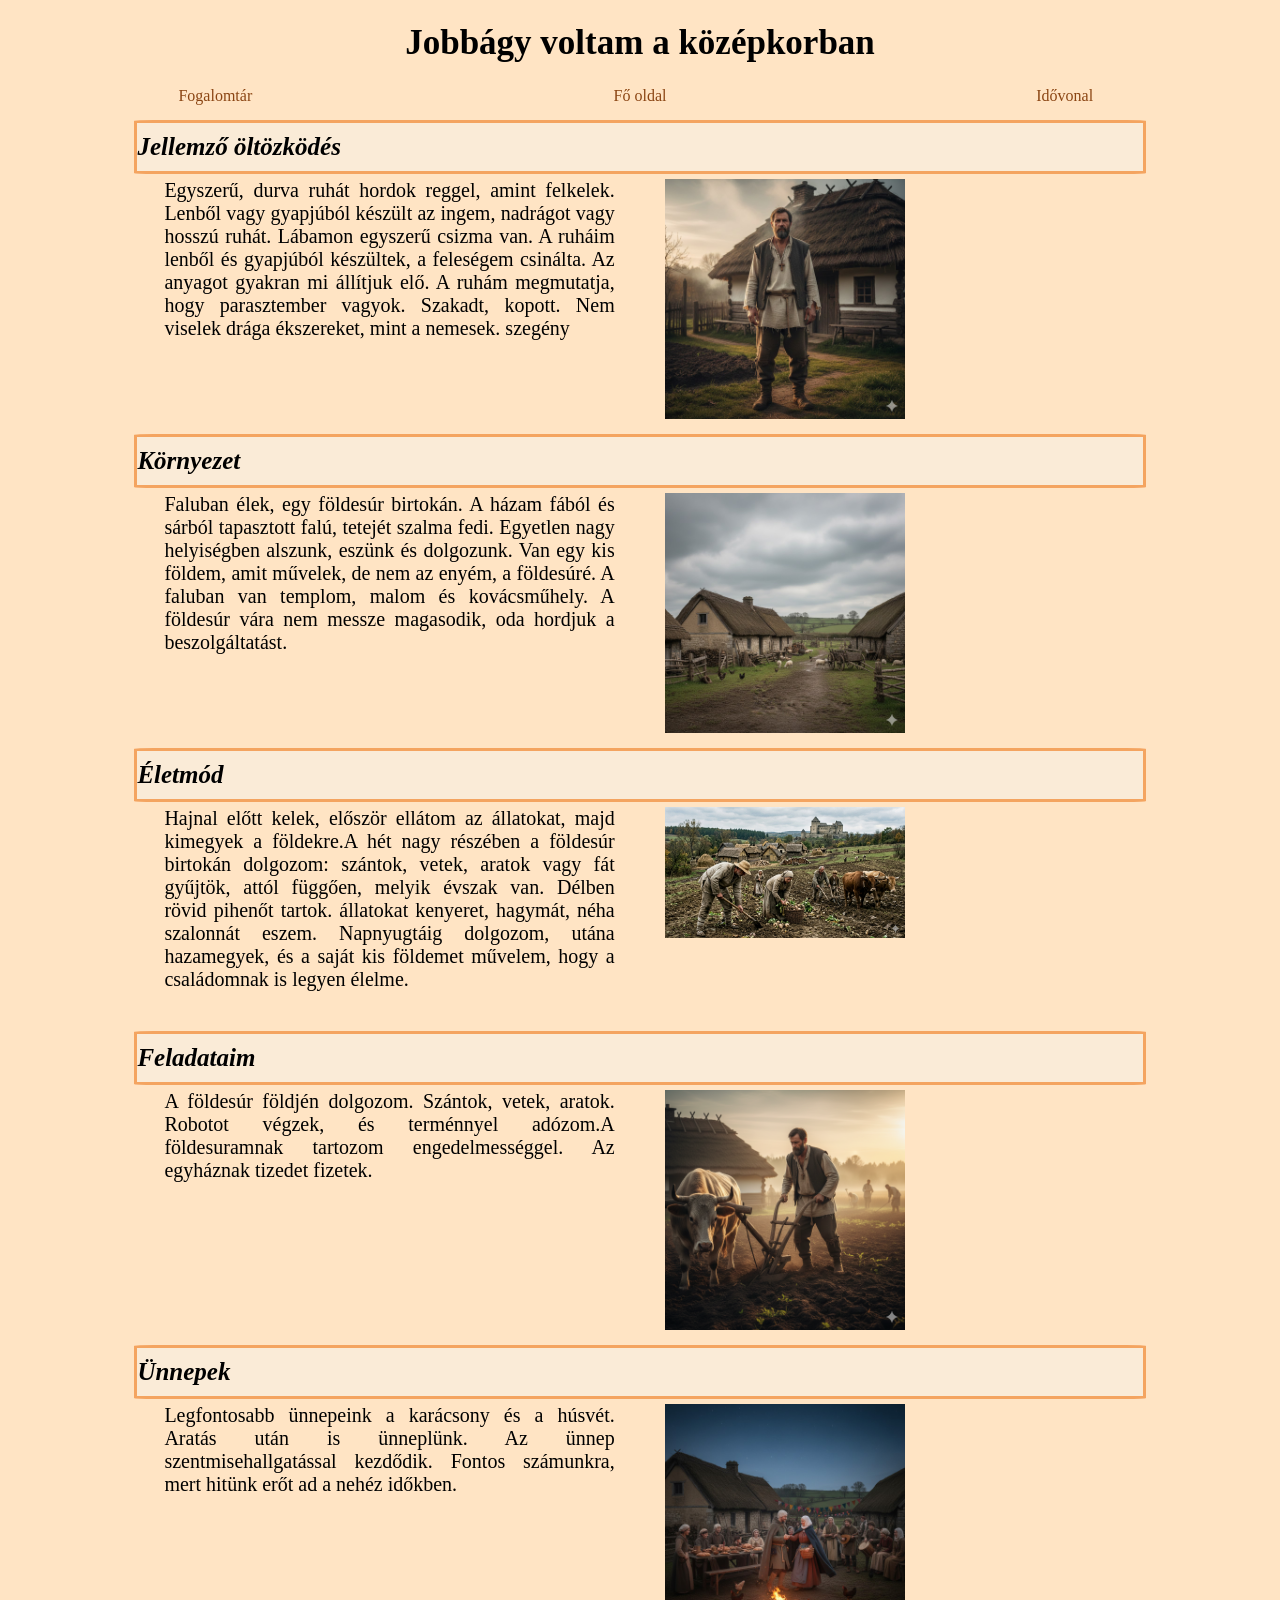
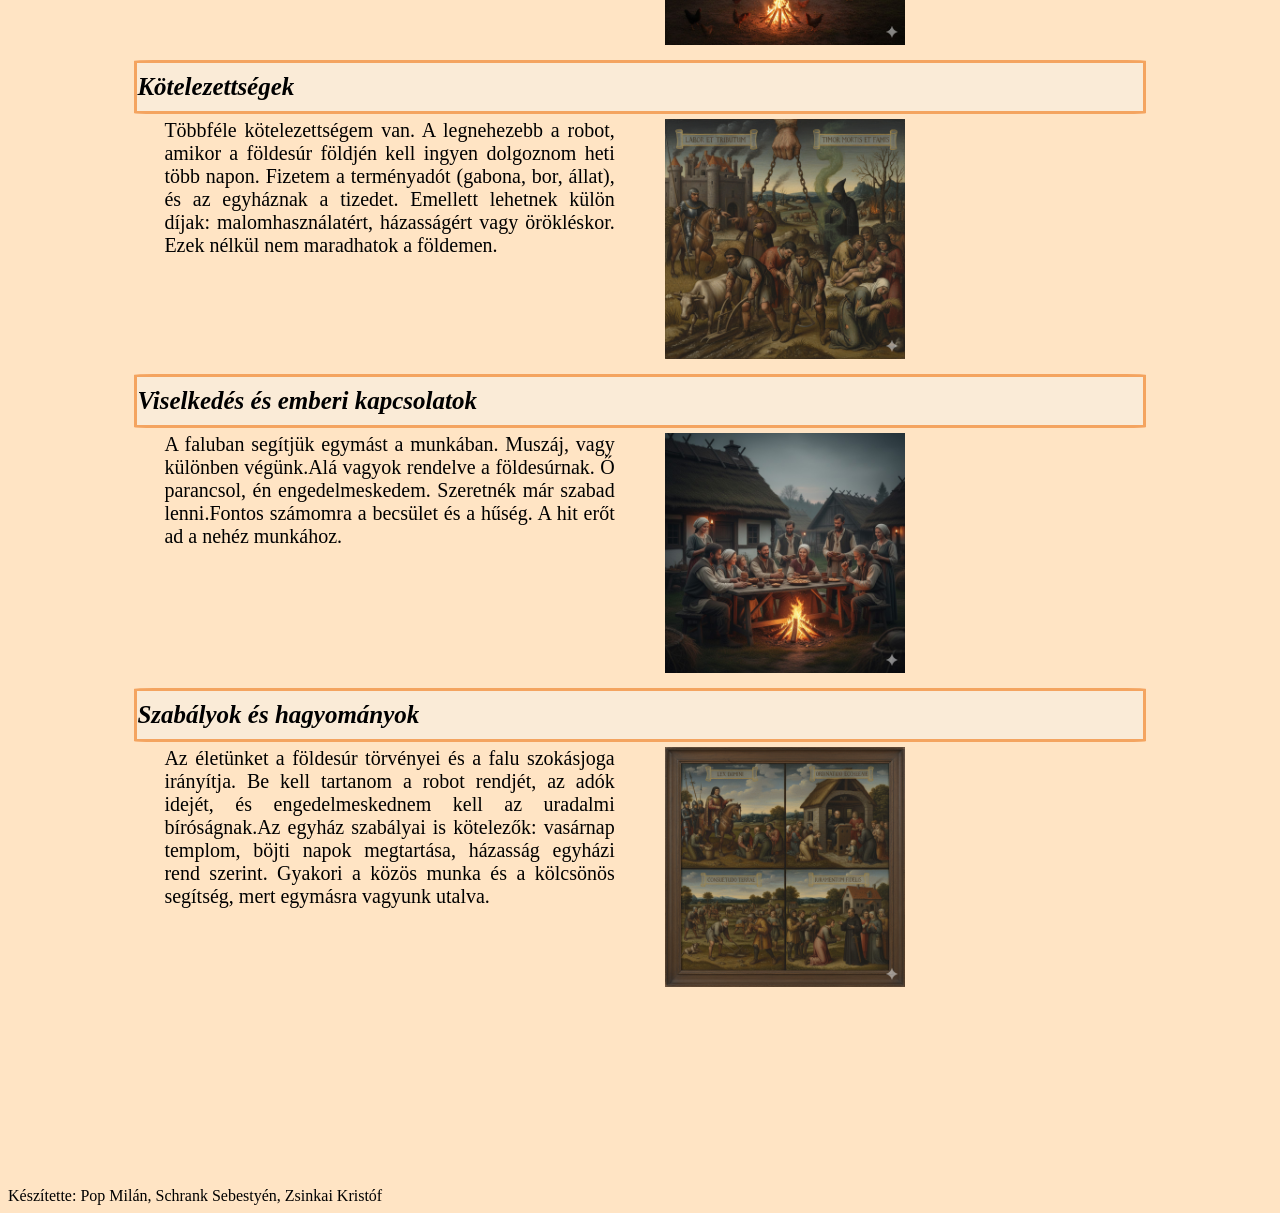
==== commit 1b1dd07e: "kepwidth" ====
--- a/index.html
+++ b/index.html
@@ -48,7 +48,7 @@
         <div class="fooldaldivjei">
             <p>Többféle kötelezettségem van. A legnehezebb a robot, amikor a földesúr földjén kell ingyen dolgoznom heti több napon.
                 Fizetem a terményadót (gabona, bor, állat), és az egyháznak a tizedet. Emellett lehetnek külön díjak: malomhasználatért, házasságért vagy örökléskor. Ezek nélkül nem maradhatok a földemen.</p>
-            <img src="kepek/kotelezettsegek es felelmek.png" alt="kotelezettsegek">
+            <img src="kepek/kotelezettsegekesfelelmek.png" alt="kotelezettsegek">
         </div>
             <h2>Viselkedés és emberi kapcsolatok</h2>
         <div class="fooldaldivjei">
@@ -58,7 +58,7 @@
         <h2>Szabályok és hagyományok</h2>
         <div class="fooldaldivjei">
             <p>Az életünket a földesúr törvényei és a falu szokásjoga irányítja. Be kell tartanom a robot rendjét, az adók idejét, és engedelmeskednem kell az uradalmi bíróságnak.Az egyház szabályai is kötelezők: vasárnap templom, böjti napok megtartása, házasság egyházi rend szerint. Gyakori a közös munka és a kölcsönös segítség, mert egymásra vagyunk utalva.</p>
-            <img src="kepek/szabalyok es hagyomanyok.png" alt="">
+            <img src="kepek/szabalyokeshagyomanyok.png" alt="">
         </div>
     </article>
     <footer>Készítette: Pop Milán, Schrank Sebestyén, Zsinkai Kristóf</footer>
--- a/formazas.css
+++ b/formazas.css
@@ -27,11 +27,7 @@
   text-align: center;
   font-size: 35px;
 }
-a {
-  margin: 225px;
-  color: saddlebrown;
-  text-decoration: none;
-}
+
 a:hover {
   color: gold;
 }
@@ -39,13 +35,8 @@
   max-width: 80%;
   margin: auto;
 }
-.fogalomtar {
-  display: grid;
-  grid-template-columns: 1fr 1fr;
-  column-gap: 5%;
-}
 img {
-  max-width: 30%;
+  max-width: 50%;
 }
 .bekezdesek {
   display: grid;
@@ -58,10 +49,4 @@
 }
 footer {
     margin-top: 200px;
-}
-@media screen and (max-width: 600px) {
-   .fogalmotar {
-    width: 100%;
-    grid-template-columns: 1fr;
-  }
-}
+}
--- a/menu.css
+++ b/menu.css
@@ -0,0 +1,16 @@
+a{
+  color: saddlebrown;
+  text-decoration: none;
+}
+nav{
+    display: grid;
+grid-template-columns: 1fr 1fr 1fr;
+column-gap: 10px;
+text-align: center;
+}
+@media screen and (max-width: 600px) {
+  nav{
+display: grid;
+grid-template-columns: 1fr;
+  }
+}
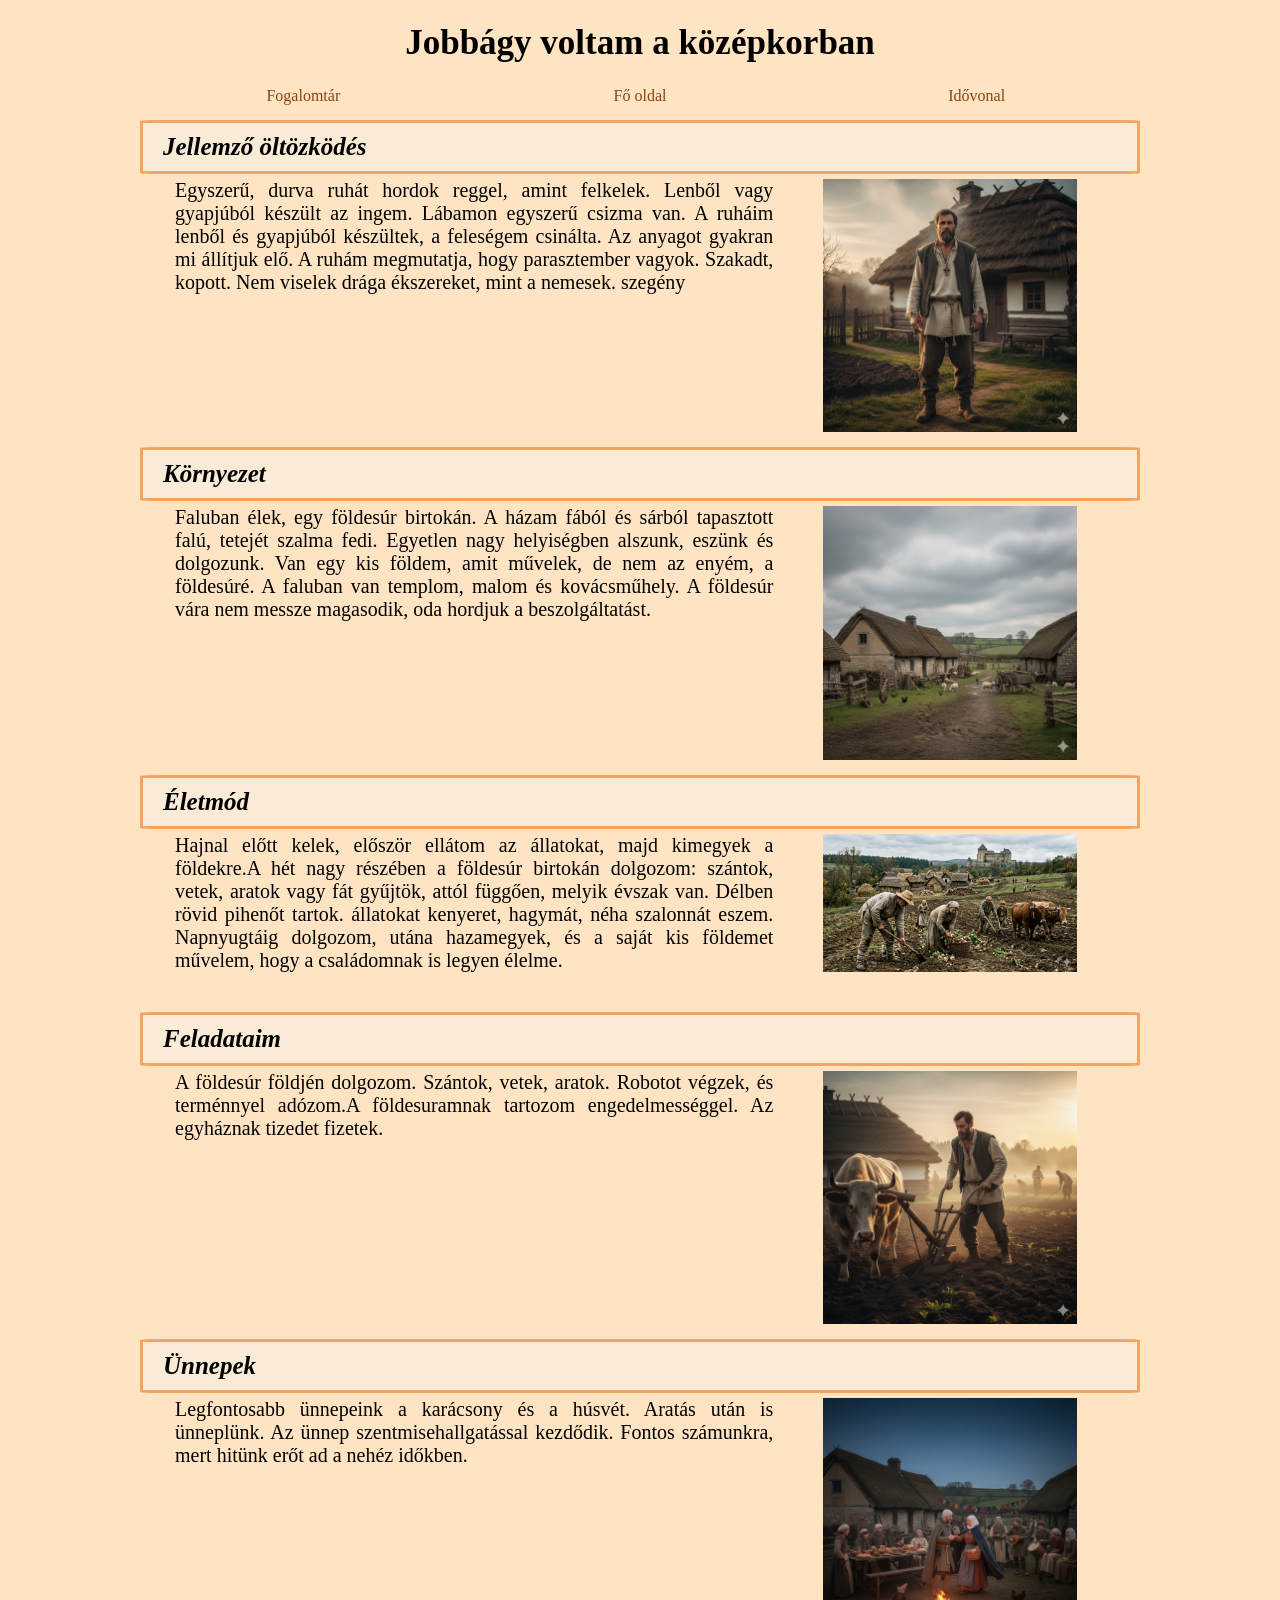
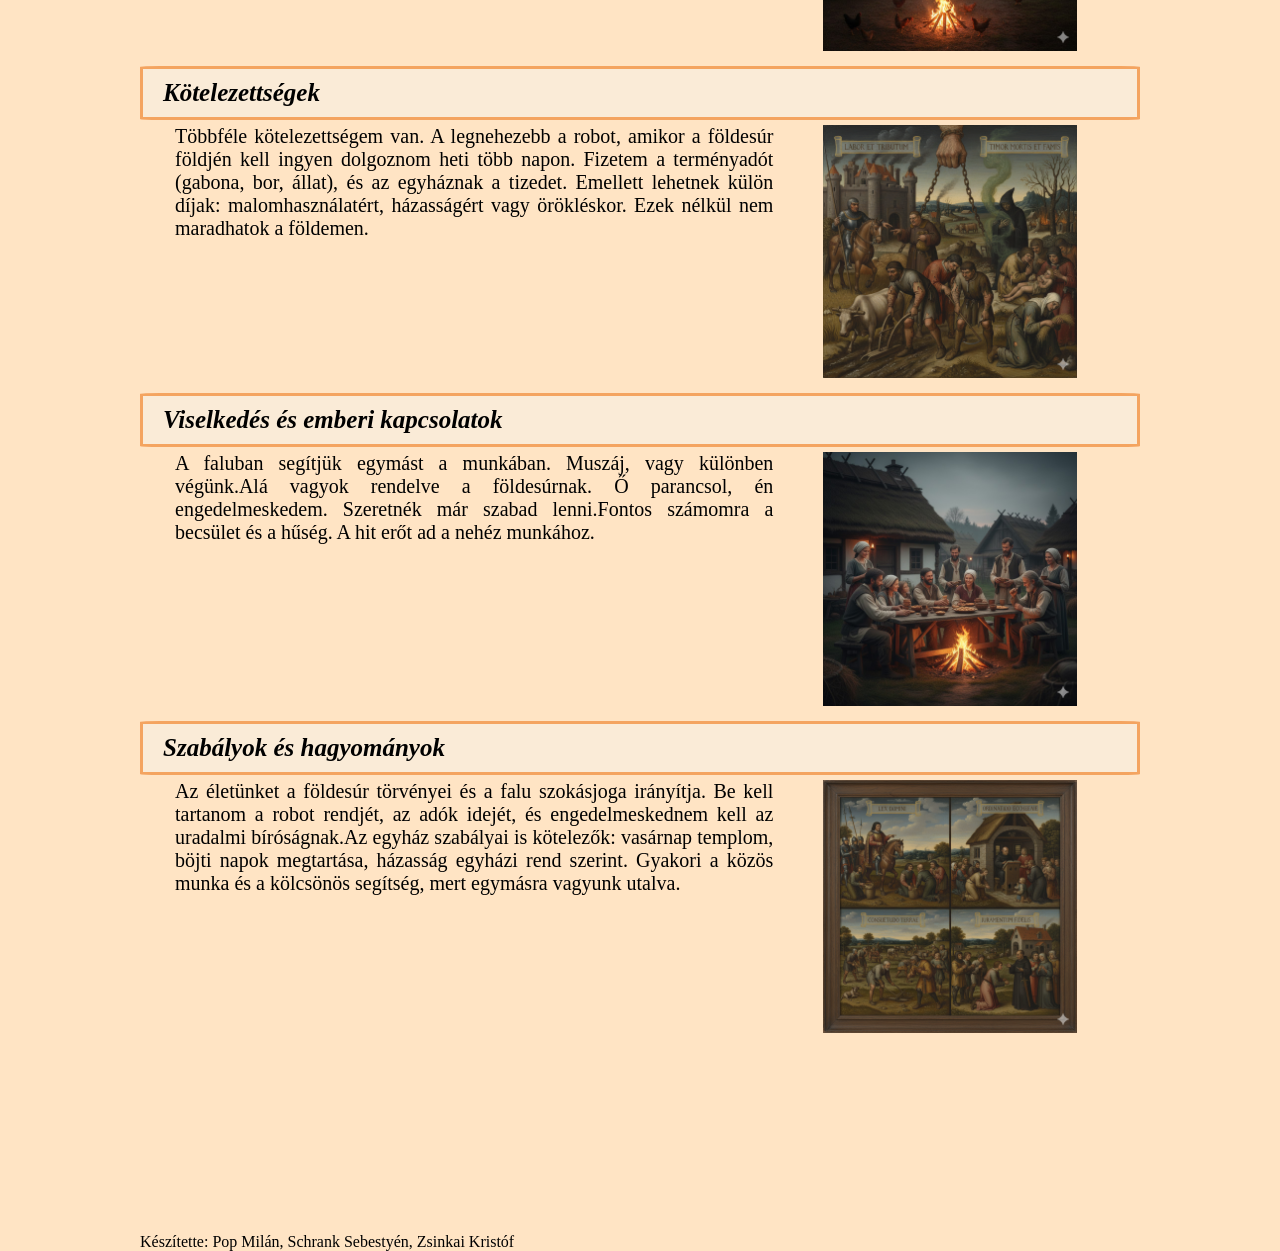
==== commit 1998b67a: "javitas" ====
--- a/index.html
+++ b/index.html
@@ -20,7 +20,7 @@
     <article>
         <h2>Jellemző öltözködés</h2>
         <div class="fooldaldivjei">
-            <p>Egyszerű, durva ruhát hordok reggel, amint felkelek. Lenből vagy gyapjúból készült az ingem, nadrágot vagy hosszú ruhát. Lábamon egyszerű csizma van. A ruháim lenből és gyapjúból készültek, a feleségem csinálta. Az anyagot gyakran mi állítjuk elő. A ruhám megmutatja, hogy  parasztember vagyok. Szakadt, kopott. Nem viselek drága ékszereket, mint a nemesek.
+            <p>Egyszerű, durva ruhát hordok reggel, amint felkelek. Lenből vagy gyapjúból készült az ingem. Lábamon egyszerű csizma van. A ruháim lenből és gyapjúból készültek, a feleségem csinálta. Az anyagot gyakran mi állítjuk elő. A ruhám megmutatja, hogy  parasztember vagyok. Szakadt, kopott. Nem viselek drága ékszereket, mint a nemesek.
             szegény</p>
             <img src="kepek/ruha.jpg" alt="ruhazat">
         </div>
--- a/formazas.css
+++ b/formazas.css
@@ -3,10 +3,13 @@
 }
 body {
   background-color: bisque;
+  width: 80%;
+  max-width: 1000px;
+  margin: auto;
 }
 h2 {
   background-color: antiquewhite;
-  padding: 10px 0px 10px 0px;
+  padding: 10px 0px 10px 20px;
   font-style: italic;
   font-size: 25px;
   border: 3px solid sandybrown;
@@ -17,7 +20,7 @@
 }
 p {
   font-family: Palatino;
-  margin-left: 30px;
+  margin-left: 35px;
   font-size: 20px;
   margin-top: 0px;
   margin-bottom: 25px;
@@ -31,22 +34,29 @@
 a:hover {
   color: gold;
 }
-article {
+
+img {
   max-width: 80%;
-  margin: auto;
-}
-img {
-  max-width: 50%;
 }
 .bekezdesek {
   display: grid;
   grid-template-columns: 1fr 1fr;
 }
 .fooldaldivjei {
+  display: grid;
+  grid-template-columns: 1fr 1fr;
+  column-gap: 5%;
     display:grid;
-    grid-template-columns: 1fr 1fr;
+    grid-template-columns: 2fr 1fr;
     column-gap: 5%;
 }
 footer {
-    margin-top: 200px;
-}+  margin-top: 200px;
+}
+
+@media screen and (max-width: 600px) {
+    .fooldaldivjei{
+        display: grid;
+        grid-template-columns: 1fr;
+    }
+}
--- a/menu.css
+++ b/menu.css
@@ -13,4 +13,4 @@
 display: grid;
 grid-template-columns: 1fr;
   }
-}+}
